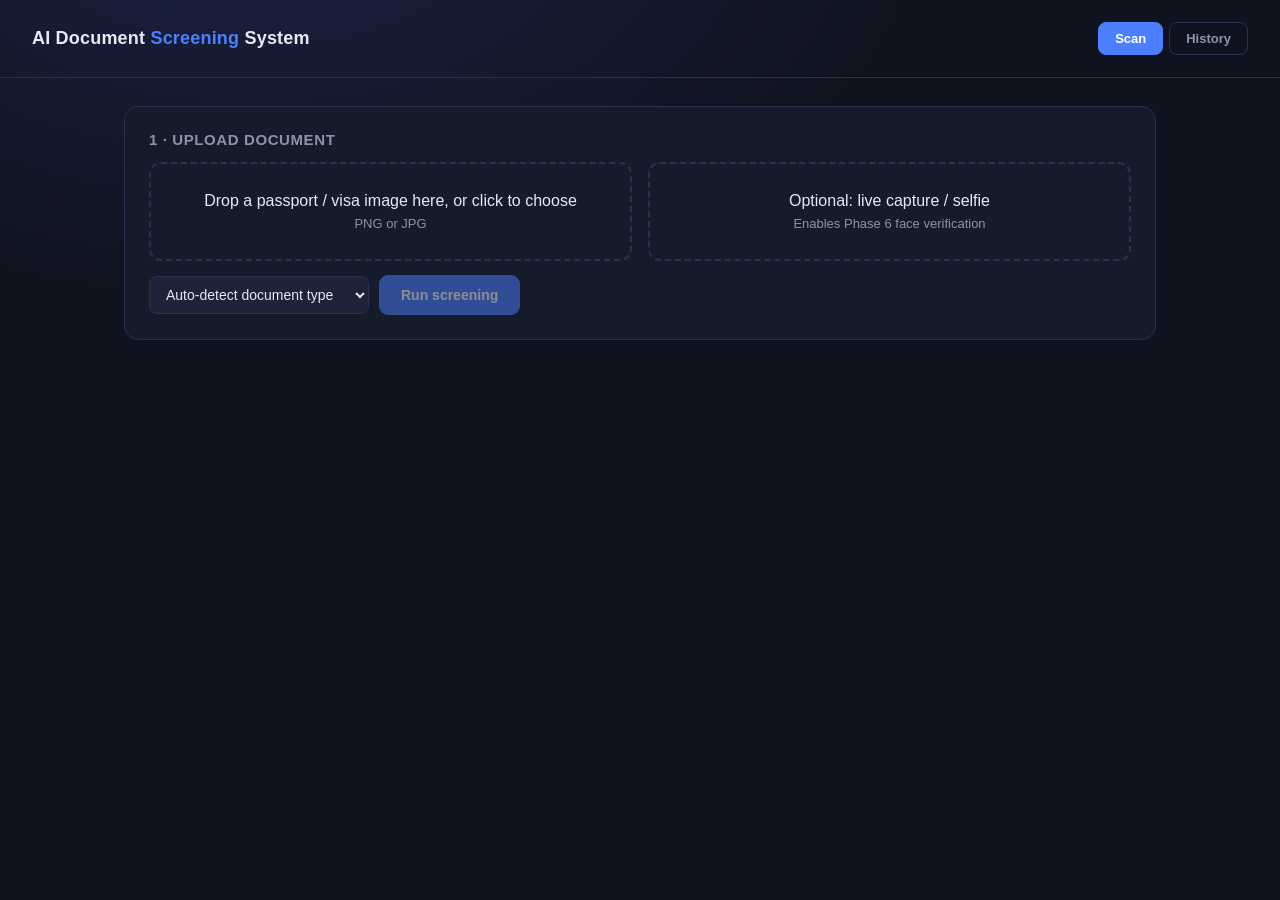
==== document_screening/static/index.html @ 783d6bb4 "Upgrade document scanning experience, outer card verification transitions, and premium verification " ====
<!DOCTYPE html>
<html lang="en">
<head>
<meta charset="UTF-8">
<meta name="viewport" content="width=device-width, initial-scale=1.0">
<title>AI Document Screening System</title>
<style>
  :root{
    --bg:#0f1320; --panel:#161b2b; --panel2:#1d2338; --border:#2a3150;
    --text:#e7eaf3; --muted:#8b93ab; --accent:#4c7fff;
    --pass:#33c26b; --warn:#e3a83b; --fail:#ef5555;
  }
  *{box-sizing:border-box;}
  body{
    margin:0; background:radial-gradient(1200px 700px at 20% -10%, #1a2140 0%, var(--bg) 55%);
    color:var(--text); font-family:-apple-system,Segoe UI,Roboto,Inter,sans-serif;
    min-height:100vh;
  }
  header{
    padding:22px 32px; display:flex; align-items:center; justify-content:space-between;
    border-bottom:1px solid var(--border);
  }
  header h1{font-size:18px; margin:0; font-weight:700; letter-spacing:.2px;}
  header h1 span{color:var(--accent);}
  nav{display:flex; gap:6px;}
  nav button{
    background:transparent; border:1px solid var(--border); color:var(--muted);
    padding:8px 16px; border-radius:8px; cursor:pointer; font-size:13px; font-weight:600;
  }
  nav button.active{ background:var(--accent); color:#fff; border-color:var(--accent);}
  main{max-width:1080px; margin:0 auto; padding:28px 24px 80px;}
  .panel{
    background:var(--panel); border:1px solid var(--border); border-radius:14px;
    padding:24px; margin-bottom:20px;
  }
  .panel h2{margin:0 0 14px; font-size:15px; color:var(--muted); text-transform:uppercase;
    letter-spacing:.6px; font-weight:700;}
  .drop{
    border:2px dashed var(--border); border-radius:12px; padding:28px; text-align:center;
    cursor:pointer; transition:.15s; position:relative;
  }
  .drop:hover, .drop.drag{ border-color:var(--accent); background:#161d38;}
  .drop input{position:absolute; inset:0; opacity:0; cursor:pointer;}
  .drop .hint{color:var(--muted); font-size:13px; margin-top:6px;}
  .drop img{max-height:160px; border-radius:8px; margin-top:10px;}
  .two-col{display:grid; grid-template-columns:1fr 1fr; gap:16px;}
  select, input[type=text]{
    background:var(--panel2); border:1px solid var(--border); color:var(--text);
    padding:9px 12px; border-radius:8px; font-size:14px; width:100%;
  }
  .row{display:flex; gap:10px; align-items:center; margin-top:14px;}
  button.primary{
    background:var(--accent); color:#fff; border:none; padding:12px 22px;
    border-radius:9px; font-weight:700; font-size:14px; cursor:pointer;
  }
  button.primary:disabled{opacity:.5; cursor:default;}
  button.ghost{
    background:transparent; border:1px solid var(--border); color:var(--text);
    padding:11px 18px; border-radius:9px; cursor:pointer; font-size:13px;
  }
  .spinner{
    width:16px; height:16px; border:2px solid rgba(255,255,255,.35);
    border-top-color:#fff; border-radius:50%; animation:spin .7s linear infinite;
    display:inline-block; vertical-align:-3px; margin-right:8px;
  }
  @keyframes spin{to{transform:rotate(360deg);}}
  .hidden{display:none !important;}

  /* results */
  .score-hero{display:flex; align-items:center; gap:26px; flex-wrap:wrap;}
  .score-num{font-size:56px; font-weight:800; line-height:1;}
  .status-pill{
    display:inline-block; padding:8px 18px; border-radius:22px; font-weight:800;
    font-size:13px; letter-spacing:.4px;
  }
  .status-CLEAR{background:rgba(51,194,107,.15); color:var(--pass); border:1px solid var(--pass);}
  .status-SUSPICIOUS{background:rgba(227,168,59,.15); color:var(--warn); border:1px solid var(--warn);}
  .status-HIGHRISK, .status-HIGH{background:rgba(239,85,85,.15); color:var(--fail); border:1px solid var(--fail);}
  .checklist{display:grid; grid-template-columns:1fr 1fr; gap:10px; margin-top:18px;}
  .check-item{
    display:flex; justify-content:space-between; align-items:center;
    background:var(--panel2); border:1px solid var(--border); border-radius:9px;
    padding:10px 14px; font-size:13px;
  }
  .check-badge{font-weight:800; font-size:12px; padding:3px 10px; border-radius:12px;}
  .badge-PASS{color:var(--pass); background:rgba(51,194,107,.12);}
  .badge-WARN{color:var(--warn); background:rgba(227,168,59,.12);}
  .badge-FAIL{color:var(--fail); background:rgba(239,85,85,.12);}
  .badge-NA{color:var(--muted); background:rgba(139,147,171,.12);}

  .gallery{display:flex; gap:14px; flex-wrap:wrap; margin-top:6px;}
  .gallery figure{margin:0; text-align:center;}
  .gallery img{max-width:280px; border-radius:10px; border:1px solid var(--border); cursor:zoom-in;}
  .gallery figcaption{font-size:12px; color:var(--muted); margin-top:6px;}

  table{width:100%; border-collapse:collapse; font-size:13px;}
  td, th{padding:7px 8px; border-bottom:1px solid var(--border); text-align:left; vertical-align:top;}
  th{color:var(--muted); font-weight:700; font-size:11px; text-transform:uppercase;}
  .tag{padding:2px 8px; border-radius:5px; font-weight:700; font-size:11px;}
  .tag-pass{color:var(--pass); background:rgba(51,194,107,.12);}
  .tag-fail{color:var(--fail); background:rgba(239,85,85,.12);}
  .tag-warn{color:var(--warn); background:rgba(227,168,59,.12);}
  .reason-pts{color:var(--accent); font-weight:800; font-family:monospace;}

  .history-row{cursor:pointer;}
  .history-row:hover{background:var(--panel2);}
  .empty{color:var(--muted); font-size:13px; text-align:center; padding:30px 0;}
  .lightbox{
    position:fixed; inset:0; background:rgba(6,8,16,.88); display:flex;
    align-items:center; justify-content:center; z-index:50; cursor:zoom-out;
  }
  .lightbox img{max-width:92vw; max-height:92vh; border-radius:8px;}
  .stat-cards{display:flex; gap:14px; flex-wrap:wrap;}
  .stat-card{background:var(--panel2); border:1px solid var(--border); border-radius:10px;
    padding:14px 20px; min-width:120px;}
  .stat-card .n{font-size:24px; font-weight:800;}
  .stat-card .l{font-size:12px; color:var(--muted); margin-top:2px;}
  a{color:var(--accent); text-decoration:none;}
  .actions{display:flex; gap:10px; margin-top:16px;}
  code{background:var(--panel2); padding:2px 6px; border-radius:5px; font-size:12px;}
</style>
</head>
<body>

<header>
  <h1>AI Document <span>Screening</span> System</h1>
  <nav>
    <button id="tab-scan" class="active">Scan</button>
    <button id="tab-history">History</button>
  </nav>
</header>

<main>

  <!-- ===================== SCAN VIEW ===================== -->
  <section id="view-scan">
    <div class="panel">
      <h2>1 &middot; Upload document</h2>
      <div class="two-col">
        <label class="drop" id="drop-doc">
          <input type="file" id="file-doc" accept="image/*">
          <div id="drop-doc-content">
            <div>Drop a passport / visa image here, or click to choose</div>
            <div class="hint">PNG or JPG</div>
          </div>
        </label>
        <label class="drop" id="drop-probe">
          <input type="file" id="file-probe" accept="image/*">
          <div id="drop-probe-content">
            <div>Optional: live capture / selfie</div>
            <div class="hint">Enables Phase 6 face verification</div>
          </div>
        </label>
      </div>
      <div class="row">
        <select id="doc-type" style="max-width:220px">
          <option value="">Auto-detect document type</option>
          <option value="passport">Force: Passport</option>
          <option value="visa">Force: Visa</option>
        </select>
        <button class="primary" id="btn-scan" disabled>Run screening</button>
        <span id="scan-status" class="hint" style="color:var(--muted)"></span>
      </div>
    </div>

    <div id="results" class="hidden">

      <div class="panel">
        <h2>Result</h2>
        <div class="score-hero">
          <div>
            <div class="score-num" id="r-score">0</div>
            <div class="hint">/ 100</div>
          </div>
          <div>
            <span class="status-pill" id="r-status">-</span>
            <div class="hint" id="r-action" style="margin-top:8px; max-width:420px;"></div>
          </div>
        </div>
        <div class="checklist" id="r-checklist"></div>
        <div class="actions">
          <a id="r-report-link" class="ghost" style="display:none" target="_blank">
            <button class="ghost">Open full report</button>
          </a>
        </div>
      </div>

      <div class="panel">
        <h2>Document images</h2>
        <div class="gallery" id="r-gallery"></div>
      </div>

      <div class="panel">
        <h2>Extracted fields (Phase 2)</h2>
        <table><tbody id="r-fields"></tbody></table>
      </div>

      <div class="panel">
        <h2>Validation (Phase 3)</h2>
        <table><thead><tr><th>Check</th><th>Status</th><th>Detail</th></tr></thead>
          <tbody id="r-validation"></tbody></table>
      </div>

      <div class="panel" id="mrz-panel">
        <h2>MRZ verification (Phase 4)</h2>
        <div id="mrz-summary" class="hint" style="margin-bottom:10px;"></div>
        <table><thead><tr><th>Field</th><th>Printed</th><th>MRZ</th><th>Severity</th></tr></thead>
          <tbody id="r-mrz"></tbody></table>
      </div>

      <div class="panel">
        <h2>Tampering detection (Phase 5)</h2>
        <table><thead><tr><th>Field</th><th>Severity</th><th>Score</th><th>Reasons</th></tr></thead>
          <tbody id="r-tampering"></tbody></table>
      </div>

      <div class="panel">
        <h2>Face verification (Phase 6) &amp; multiple identity (Phase 9/11)</h2>
        <div id="r-face" style="margin-bottom:12px;"></div>
        <div id="r-multi"></div>
      </div>

      <div class="panel">
        <h2>Why this score</h2>
        <table><thead><tr><th>Points</th><th>Category</th><th>Reason</th></tr></thead>
          <tbody id="r-reasons"></tbody></table>
      </div>

    </div>
  </section>

  <!-- ===================== HISTORY VIEW ===================== -->
  <section id="view-history" class="hidden">
    <div class="panel">
      <h2>Audit trail overview</h2>
      <div class="stat-cards" id="stat-cards"></div>
    </div>
    <div class="panel">
      <h2>Scans</h2>
      <div class="row" style="margin-top:0 0 12px;">
        <input type="text" id="hist-query" placeholder="Search by name or document number">
        <select id="hist-level" style="max-width:180px">
          <option value="">All statuses</option>
          <option value="CLEAR">Clear</option>
          <option value="SUSPICIOUS">Suspicious</option>
          <option value="HIGH RISK">High risk</option>
        </select>
        <button class="ghost" id="hist-refresh">Refresh</button>
      </div>
      <table style="margin-top:14px;">
        <thead><tr><th>Time</th><th>Type</th><th>Name</th><th>Document</th>
          <th>Score</th><th>Status</th></tr></thead>
        <tbody id="hist-rows"></tbody>
      </table>
      <div class="empty hidden" id="hist-empty">No scans yet. Run one from the Scan tab.</div>
    </div>
  </section>

</main>

<script>
const API = "";
let docFile = null, probeFile = null;

function $(id){ return document.getElementById(id); }

// --- tabs -------------------------------------------------------------
$("tab-scan").onclick = () => switchTab("scan");
$("tab-history").onclick = () => { switchTab("history"); loadHistory(); loadStats(); };
function switchTab(name){
  $("tab-scan").classList.toggle("active", name==="scan");
  $("tab-history").classList.toggle("active", name==="history");
  $("view-scan").classList.toggle("hidden", name!=="scan");
  $("view-history").classList.toggle("hidden", name!=="history");
}

// --- upload widgets -----------------------------------------------------
function wireDrop(dropId, inputId, contentId, onFile){
  const drop = $(dropId), input = $(inputId), content = $(contentId);
  drop.addEventListener("dragover", e => { e.preventDefault(); drop.classList.add("drag"); });
  drop.addEventListener("dragleave", () => drop.classList.remove("drag"));
  drop.addEventListener("drop", e => {
    e.preventDefault(); drop.classList.remove("drag");
    if (e.dataTransfer.files[0]){ input.files = e.dataTransfer.files; handle(); }
  });
  input.addEventListener("change", handle);
  function handle(){
    const f = input.files[0];
    if (!f) return;
    onFile(f);
    const reader = new FileReader();
    reader.onload = ev => {
      content.innerHTML = `<img src="${ev.target.result}"><div class="hint">${f.name}</div>`;
    };
    reader.readAsDataURL(f);
  }
}
wireDrop("drop-doc","file-doc","drop-doc-content", f => { docFile = f; $("btn-scan").disabled = false; });
wireDrop("drop-probe","file-probe","drop-probe-content", f => { probeFile = f; });

// --- run scan -------------------------------------------------------------
$("btn-scan").onclick = async () => {
  if (!docFile) return;
  $("btn-scan").disabled = true;
  $("scan-status").innerHTML = '<span class="spinner"></span> Running OCR, validation, MRZ, tampering & face checks...';
  $("results").classList.add("hidden");
  const fd = new FormData();
  fd.append("document", docFile);
  if (probeFile) fd.append("probe", probeFile);
  const dt = $("doc-type").value;
  if (dt) fd.append("doc_type", dt);
  try{
    const res = await fetch(`${API}/api/scan`, { method:"POST", body: fd });
    if (!res.ok){ const t = await res.text(); throw new Error(t); }
    const data = await res.json();
    renderResult(data);
    $("scan-status").textContent = `Done in ${data.timings_ms.total} ms`;
  }catch(err){
    $("scan-status").textContent = "Error: " + err.message;
  }finally{
    $("btn-scan").disabled = false;
  }
};

function statusClass(s){ return "status-" + s.replace(/\s+/g,""); }
function badgeClass(s){ return "badge-" + (s==="N/A" ? "NA" : s); }
function tagClass(status){
  if (status === "fail") return "tag-fail";
  if (status === "warn") return "tag-warn";
  return "tag-pass";
}

function renderResult(data){
  $("results").classList.remove("hidden");
  $("r-score").textContent = data.risk.score;
  const st = $("r-status");
  st.textContent = data.risk.status;
  st.className = "status-pill " + statusClass(data.risk.status);
  $("r-action").textContent = data.risk.action;

  const cl = $("r-checklist"); cl.innerHTML = "";
  const labels = {ocr_validation:"OCR Validation", mrz_validation:"MRZ Validation",
    tampering_detection:"Tampering Detection", face_verification:"Face Verification",
    multiple_identity:"Multiple Identity"};
  for (const [key, label] of Object.entries(labels)){
    const status = (data.risk.checklist && data.risk.checklist[key]) || "N/A";
    cl.innerHTML += `<div class="check-item"><span>${label}</span>
      <span class="check-badge ${badgeClass(status)}">${status}</span></div>`;
  }

  const link = $("r-report-link");
  link.href = `${API}/api/scan/${data.scan_id}/report.html`;
  link.style.display = "inline-block";

  const gal = $("r-gallery"); gal.innerHTML = "";
  const shots = [["original","Original"],["heatmap","Tamper heatmap"],["annotated","Suspect fields"]];
  for (const [key, label] of shots){
    if (data.artifacts && data.artifacts[key]){
      gal.innerHTML += `<figure><img src="${data.artifacts[key]}" onclick="openLightbox('${data.artifacts[key]}')">
        <figcaption>${label}</figcaption></figure>`;
    }
  }

  const fRows = $("r-fields"); fRows.innerHTML = "";
  for (const [k, v] of Object.entries(data.extracted || {})){
    fRows.innerHTML += `<tr><td>${k.replace(/_/g," ")}</td><td>${v}</td></tr>`;
  }

  const vRows = $("r-validation"); vRows.innerHTML = "";
  for (const c of (data.validation.checks || [])){
    vRows.innerHTML += `<tr><td>${c.label}</td>
      <td><span class="tag ${tagClass(c.status)}">${c.status.toUpperCase()}</span></td>
      <td>${c.detail}</td></tr>`;
  }

  const mrzPanel = $("mrz-panel");
  if (data.doc_type === "passport"){
    mrzPanel.classList.remove("hidden");
    const m = data.mrz;
    $("mrz-summary").textContent =
      `Present: ${m.present} · Format OK: ${m.format_ok} · All check digits valid: ${m.all_checks_pass}`;
    const mRows = $("r-mrz"); mRows.innerHTML = "";
    for (const mm of (m.mismatches || [])){
      mRows.innerHTML += `<tr><td>${mm.label}</td><td>${mm.printed}</td><td>${mm.mrz}</td>
        <td><span class="tag ${mm.severity==='high'?'tag-fail':'tag-warn'}">${mm.severity}</span></td></tr>`;
    }
    if (!m.mismatches || !m.mismatches.length) mRows.innerHTML = '<tr><td colspan=4>No mismatches</td></tr>';
  } else {
    mrzPanel.classList.add("hidden");
  }

  const tRows = $("r-tampering"); tRows.innerHTML = "";
  const findings = data.tampering.findings || [];
  if (!findings.length){
    tRows.innerHTML = '<tr><td colspan=4>No tampering indicators found</td></tr>';
  }
  for (const f of findings){
    tRows.innerHTML += `<tr><td>${f.label}</td>
      <td><span class="tag ${f.severity==='high'?'tag-fail':'tag-warn'}">${f.severity}</span></td>
      <td>${f.score}</td><td>${f.reasons.join("<br>")}</td></tr>`;
  }

  const face = data.face || {};
  $("r-face").innerHTML = `<b>Status:</b> ${face.status || 'not_attempted'}
    ${face.score!=null ? ` (${face.score}/100)` : ""}<br>
    <span class="hint">${face.detail || ""}</span>`;

  const mi = data.multiple_identity || [];
  $("r-multi").innerHTML = mi.length
    ? "<b>Multiple identity warning:</b><ul>" + mi.map(h =>
        `<li>Same face previously scanned as <b>${h.name}</b> (doc ${h.document_no}, scan ${h.scan_id})</li>`
      ).join("") + "</ul>"
    : '<span class="hint">No conflicting prior identity found in the audit trail.</span>';

  const rRows = $("r-reasons"); rRows.innerHTML = "";
  const reasons = data.risk.reasons || [];
  if (!reasons.length) rRows.innerHTML = '<tr><td colspan=3>All checks passed - no risk points added</td></tr>';
  for (const r of reasons){
    rRows.innerHTML += `<tr><td class="reason-pts">+${r.points}</td><td>${r.category}</td><td>${r.reason}</td></tr>`;
  }

  $("results").scrollIntoView({behavior:"smooth", block:"start"});
}

function openLightbox(src){
  const box = document.createElement("div");
  box.className = "lightbox";
  box.innerHTML = `<img src="${src}">`;
  box.onclick = () => box.remove();
  document.body.appendChild(box);
}
window.openLightbox = openLightbox;

// --- history ---------------------------------------------------------------
async function loadStats(){
  const res = await fetch(`${API}/api/stats`);
  const s = await res.json();
  const cards = $("stat-cards"); cards.innerHTML = "";
  cards.innerHTML += `<div class="stat-card"><div class="n">${s.total}</div><div class="l">Total scans</div></div>`;
  for (const [level, n] of Object.entries(s.by_level || {})){
    cards.innerHTML += `<div class="stat-card"><div class="n">${n}</div><div class="l">${level||'unknown'}</div></div>`;
  }
}

async function loadHistory(){
  const q = $("hist-query").value;
  const level = $("hist-level").value;
  const params = new URLSearchParams();
  if (q) params.set("query", q);
  if (level) params.set("level", level);
  const res = await fetch(`${API}/api/history?` + params.toString());
  const rows = await res.json();
  const tbody = $("hist-rows"); tbody.innerHTML = "";
  $("hist-empty").classList.toggle("hidden", rows.length > 0);
  for (const r of rows){
    const t = new Date(r.created_at * 1000).toLocaleString();
    const tr = document.createElement("tr");
    tr.className = "history-row";
    tr.innerHTML = `<td>${t}</td><td>${r.doc_type}</td><td>${r.name||''}</td>
      <td>${r.document_no||''}</td><td>${r.risk_score ?? ''}</td>
      <td><span class="tag ${r.risk_level==='HIGH RISK'?'tag-fail':r.risk_level==='SUSPICIOUS'?'tag-warn':'tag-pass'}">${r.risk_level||''}</span></td>`;
    tr.onclick = () => window.open(`${API}/api/scan/${r.scan_id}/report.html`, "_blank");
    tbody.appendChild(tr);
  }
}
$("hist-refresh").onclick = loadHistory;
$("hist-query").addEventListener("keydown", e => { if (e.key === "Enter") loadHistory(); });
$("hist-level").addEventListener("change", loadHistory);
</script>
</body>
</html>
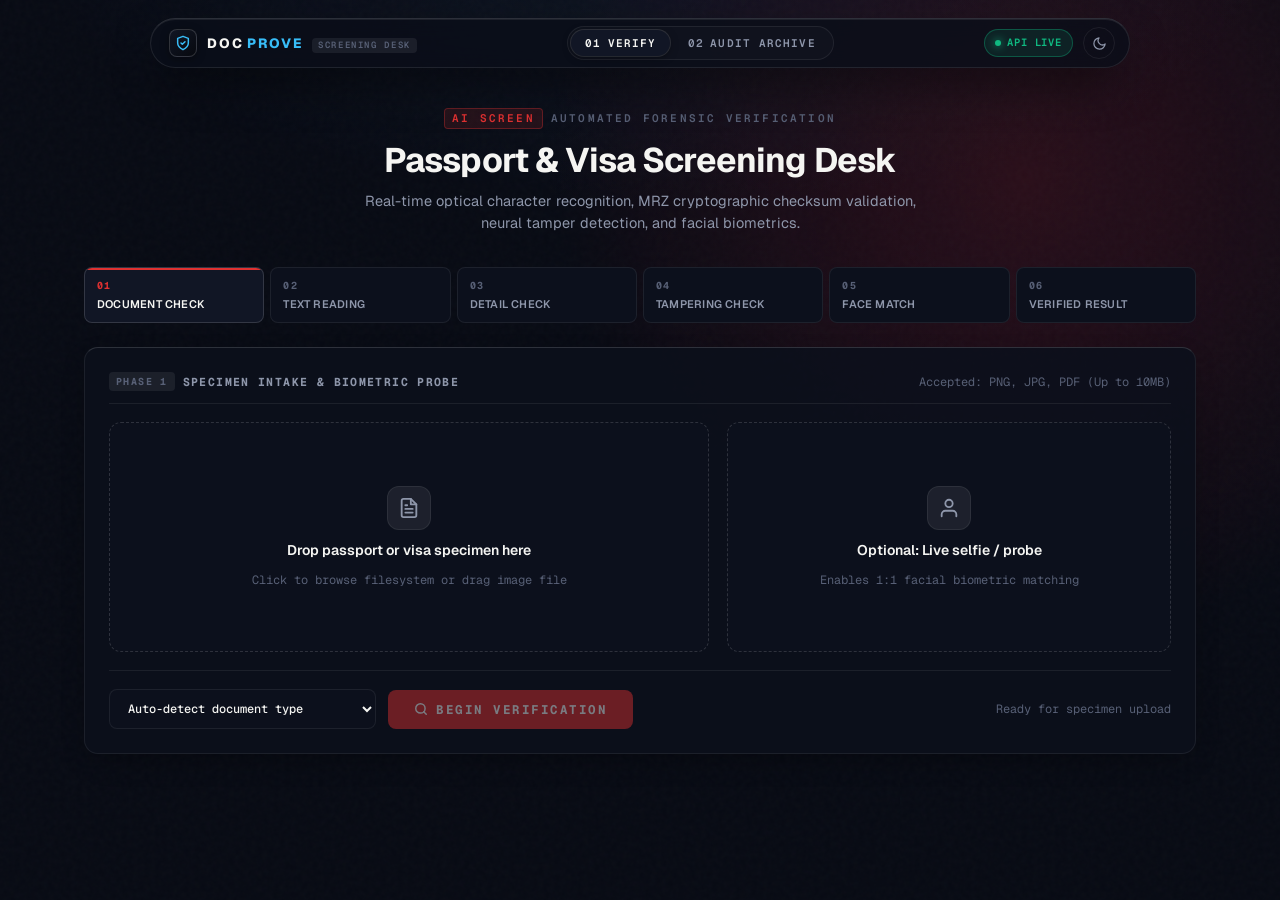
==== commit 7164d26d: "Redesign screening interface to match DocProve luxury website aesthetic" ====
--- a/document_screening/static/index.html
+++ b/document_screening/static/index.html
@@ -1,471 +1,2087 @@
 <!DOCTYPE html>
 <html lang="en">
 <head>
-<meta charset="UTF-8">
-<meta name="viewport" content="width=device-width, initial-scale=1.0">
-<title>AI Document Screening System</title>
-<style>
-  :root{
-    --bg:#0f1320; --panel:#161b2b; --panel2:#1d2338; --border:#2a3150;
-    --text:#e7eaf3; --muted:#8b93ab; --accent:#4c7fff;
-    --pass:#33c26b; --warn:#e3a83b; --fail:#ef5555;
-  }
-  *{box-sizing:border-box;}
-  body{
-    margin:0; background:radial-gradient(1200px 700px at 20% -10%, #1a2140 0%, var(--bg) 55%);
-    color:var(--text); font-family:-apple-system,Segoe UI,Roboto,Inter,sans-serif;
-    min-height:100vh;
-  }
-  header{
-    padding:22px 32px; display:flex; align-items:center; justify-content:space-between;
-    border-bottom:1px solid var(--border);
-  }
-  header h1{font-size:18px; margin:0; font-weight:700; letter-spacing:.2px;}
-  header h1 span{color:var(--accent);}
-  nav{display:flex; gap:6px;}
-  nav button{
-    background:transparent; border:1px solid var(--border); color:var(--muted);
-    padding:8px 16px; border-radius:8px; cursor:pointer; font-size:13px; font-weight:600;
-  }
-  nav button.active{ background:var(--accent); color:#fff; border-color:var(--accent);}
-  main{max-width:1080px; margin:0 auto; padding:28px 24px 80px;}
-  .panel{
-    background:var(--panel); border:1px solid var(--border); border-radius:14px;
-    padding:24px; margin-bottom:20px;
-  }
-  .panel h2{margin:0 0 14px; font-size:15px; color:var(--muted); text-transform:uppercase;
-    letter-spacing:.6px; font-weight:700;}
-  .drop{
-    border:2px dashed var(--border); border-radius:12px; padding:28px; text-align:center;
-    cursor:pointer; transition:.15s; position:relative;
-  }
-  .drop:hover, .drop.drag{ border-color:var(--accent); background:#161d38;}
-  .drop input{position:absolute; inset:0; opacity:0; cursor:pointer;}
-  .drop .hint{color:var(--muted); font-size:13px; margin-top:6px;}
-  .drop img{max-height:160px; border-radius:8px; margin-top:10px;}
-  .two-col{display:grid; grid-template-columns:1fr 1fr; gap:16px;}
-  select, input[type=text]{
-    background:var(--panel2); border:1px solid var(--border); color:var(--text);
-    padding:9px 12px; border-radius:8px; font-size:14px; width:100%;
-  }
-  .row{display:flex; gap:10px; align-items:center; margin-top:14px;}
-  button.primary{
-    background:var(--accent); color:#fff; border:none; padding:12px 22px;
-    border-radius:9px; font-weight:700; font-size:14px; cursor:pointer;
-  }
-  button.primary:disabled{opacity:.5; cursor:default;}
-  button.ghost{
-    background:transparent; border:1px solid var(--border); color:var(--text);
-    padding:11px 18px; border-radius:9px; cursor:pointer; font-size:13px;
-  }
-  .spinner{
-    width:16px; height:16px; border:2px solid rgba(255,255,255,.35);
-    border-top-color:#fff; border-radius:50%; animation:spin .7s linear infinite;
-    display:inline-block; vertical-align:-3px; margin-right:8px;
-  }
-  @keyframes spin{to{transform:rotate(360deg);}}
-  .hidden{display:none !important;}
-
-  /* results */
-  .score-hero{display:flex; align-items:center; gap:26px; flex-wrap:wrap;}
-  .score-num{font-size:56px; font-weight:800; line-height:1;}
-  .status-pill{
-    display:inline-block; padding:8px 18px; border-radius:22px; font-weight:800;
-    font-size:13px; letter-spacing:.4px;
-  }
-  .status-CLEAR{background:rgba(51,194,107,.15); color:var(--pass); border:1px solid var(--pass);}
-  .status-SUSPICIOUS{background:rgba(227,168,59,.15); color:var(--warn); border:1px solid var(--warn);}
-  .status-HIGHRISK, .status-HIGH{background:rgba(239,85,85,.15); color:var(--fail); border:1px solid var(--fail);}
-  .checklist{display:grid; grid-template-columns:1fr 1fr; gap:10px; margin-top:18px;}
-  .check-item{
-    display:flex; justify-content:space-between; align-items:center;
-    background:var(--panel2); border:1px solid var(--border); border-radius:9px;
-    padding:10px 14px; font-size:13px;
-  }
-  .check-badge{font-weight:800; font-size:12px; padding:3px 10px; border-radius:12px;}
-  .badge-PASS{color:var(--pass); background:rgba(51,194,107,.12);}
-  .badge-WARN{color:var(--warn); background:rgba(227,168,59,.12);}
-  .badge-FAIL{color:var(--fail); background:rgba(239,85,85,.12);}
-  .badge-NA{color:var(--muted); background:rgba(139,147,171,.12);}
-
-  .gallery{display:flex; gap:14px; flex-wrap:wrap; margin-top:6px;}
-  .gallery figure{margin:0; text-align:center;}
-  .gallery img{max-width:280px; border-radius:10px; border:1px solid var(--border); cursor:zoom-in;}
-  .gallery figcaption{font-size:12px; color:var(--muted); margin-top:6px;}
-
-  table{width:100%; border-collapse:collapse; font-size:13px;}
-  td, th{padding:7px 8px; border-bottom:1px solid var(--border); text-align:left; vertical-align:top;}
-  th{color:var(--muted); font-weight:700; font-size:11px; text-transform:uppercase;}
-  .tag{padding:2px 8px; border-radius:5px; font-weight:700; font-size:11px;}
-  .tag-pass{color:var(--pass); background:rgba(51,194,107,.12);}
-  .tag-fail{color:var(--fail); background:rgba(239,85,85,.12);}
-  .tag-warn{color:var(--warn); background:rgba(227,168,59,.12);}
-  .reason-pts{color:var(--accent); font-weight:800; font-family:monospace;}
-
-  .history-row{cursor:pointer;}
-  .history-row:hover{background:var(--panel2);}
-  .empty{color:var(--muted); font-size:13px; text-align:center; padding:30px 0;}
-  .lightbox{
-    position:fixed; inset:0; background:rgba(6,8,16,.88); display:flex;
-    align-items:center; justify-content:center; z-index:50; cursor:zoom-out;
-  }
-  .lightbox img{max-width:92vw; max-height:92vh; border-radius:8px;}
-  .stat-cards{display:flex; gap:14px; flex-wrap:wrap;}
-  .stat-card{background:var(--panel2); border:1px solid var(--border); border-radius:10px;
-    padding:14px 20px; min-width:120px;}
-  .stat-card .n{font-size:24px; font-weight:800;}
-  .stat-card .l{font-size:12px; color:var(--muted); margin-top:2px;}
-  a{color:var(--accent); text-decoration:none;}
-  .actions{display:flex; gap:10px; margin-top:16px;}
-  code{background:var(--panel2); padding:2px 6px; border-radius:5px; font-size:12px;}
-</style>
+  <meta charset="UTF-8">
+  <meta name="viewport" content="width=device-width, initial-scale=1.0">
+  <title>DocProve &mdash; Screening Desk</title>
+
+  <!-- High-Precision Fonts: Geist & Geist Mono -->
+  <link rel="preconnect" href="https://fonts.googleapis.com">
+  <link rel="preconnect" href="https://fonts.gstatic.com" crossorigin>
+  <link href="https://fonts.googleapis.com/css2?family=Geist+Mono:wght@300;400;500;600;700&family=Geist:wght@300;400;500;600;700;800&display=swap" rel="stylesheet">
+
+  <style>
+    :root {
+      --font-sans: 'Geist', -apple-system, BlinkMacSystemFont, 'Segoe UI', Roboto, sans-serif;
+      --font-mono: 'Geist Mono', ui-monospace, SFMono-Regular, Menlo, Monaco, Consolas, monospace;
+
+      /* Dark Theme Palettes (Default) */
+      --bg-base: #080B14;
+      --bg-surface: #0C101C;
+      --bg-elevated: #111625;
+      --bg-subtle: #161C2E;
+      --stage-bg: #EAE8E1;
+      --stage-inner: #F1F0EB;
+      --stage-border: #D6D3C9;
+      --stage-text: #1C1E24;
+
+      --text-primary: #F5F5F2;
+      --text-secondary: #8E96AA;
+      --text-muted: #586076;
+
+      --border-hairline: rgba(255, 255, 255, 0.07);
+      --border-highlight: rgba(255, 255, 255, 0.14);
+      --border-focus: rgba(255, 255, 255, 0.28);
+
+      --docprove-red: #E03131;
+      --docprove-red-subtle: rgba(224, 49, 49, 0.12);
+      --docprove-red-border: rgba(224, 49, 49, 0.35);
+      
+      --accent-pass: #10B981;
+      --accent-pass-subtle: rgba(16, 185, 129, 0.12);
+      --accent-pass-border: rgba(16, 185, 129, 0.35);
+
+      --accent-warn: #F59E0B;
+      --accent-warn-subtle: rgba(245, 158, 11, 0.12);
+      --accent-warn-border: rgba(245, 158, 11, 0.35);
+
+      --accent-blue: #3B82F6;
+      --accent-blue-subtle: rgba(59, 130, 246, 0.12);
+
+      --nav-bg: rgba(10, 14, 25, 0.82);
+      --nav-border: rgba(255, 255, 255, 0.09);
+      --surface-card: rgba(12, 16, 28, 0.88);
+      --shadow-elevation: 0 20px 48px -12px rgba(0, 0, 0, 0.7);
+
+      --result-tint: transparent;
+    }
+
+    html.light {
+      --bg-base: #F5F4F0;
+      --bg-surface: #FFFFFF;
+      --bg-elevated: #F9F9F7;
+      --bg-subtle: #EFECE6;
+      --stage-bg: #E6E4DC;
+      --stage-inner: #F1F0EB;
+      --stage-border: #D1CEBF;
+      --stage-text: #111318;
+
+      --text-primary: #111318;
+      --text-secondary: #555B66;
+      --text-muted: #7A8090;
+
+      --border-hairline: rgba(20, 24, 30, 0.10);
+      --border-highlight: rgba(20, 24, 30, 0.18);
+      --border-focus: rgba(20, 24, 30, 0.35);
+
+      --docprove-red: #D32F2F;
+      --docprove-red-subtle: rgba(211, 47, 47, 0.08);
+      --docprove-red-border: rgba(211, 47, 47, 0.28);
+
+      --accent-pass: #059669;
+      --accent-pass-subtle: rgba(5, 150, 105, 0.08);
+      --accent-pass-border: rgba(5, 150, 105, 0.28);
+
+      --accent-warn: #D97706;
+      --accent-warn-subtle: rgba(217, 119, 6, 0.08);
+      --accent-warn-border: rgba(217, 119, 6, 0.28);
+
+      --accent-blue: #2563EB;
+      --accent-blue-subtle: rgba(37, 99, 235, 0.08);
+
+      --nav-bg: rgba(255, 255, 255, 0.90);
+      --nav-border: rgba(0, 0, 0, 0.10);
+      --surface-card: rgba(255, 255, 255, 0.96);
+      --shadow-elevation: 0 16px 40px -12px rgba(0, 0, 0, 0.09);
+    }
+
+    * {
+      box-sizing: border-box;
+      margin: 0;
+      padding: 0;
+    }
+
+    body {
+      background-color: var(--bg-base);
+      color: var(--text-primary);
+      font-family: var(--font-sans);
+      min-height: 100vh;
+      -webkit-font-smoothing: antialiased;
+      -moz-osx-font-smoothing: grayscale;
+      overflow-x: hidden;
+      line-height: 1.5;
+      transition: background-color 400ms cubic-bezier(0.22, 1, 0.36, 1), color 400ms cubic-bezier(0.22, 1, 0.36, 1);
+    }
+
+    /* Ambient background gradient glow */
+    .ambient-mesh {
+      position: fixed;
+      inset: 0;
+      pointer-events: none;
+      z-index: 0;
+      background:
+        radial-gradient(ellipse 70% 40% at 50% -5%, rgba(40, 58, 92, 0.22) 0%, transparent 70%),
+        radial-gradient(circle 800px at 80% 20%, rgba(220, 34, 58, 0.18) 0%, transparent 60%);
+      opacity: 0.9;
+    }
+    html.light .ambient-mesh {
+      background:
+        radial-gradient(ellipse 70% 40% at 50% -5%, rgba(59, 130, 246, 0.07) 0%, transparent 70%),
+        radial-gradient(circle 800px at 80% 20%, rgba(220, 225, 235, 0.6) 0%, transparent 60%);
+    }
+
+    /* Subtle Film Grain */
+    .grain-overlay {
+      position: fixed;
+      inset: 0;
+      pointer-events: none;
+      z-index: 1;
+      opacity: 0.025;
+      background-image: url("data:image/svg+xml,%3Csvg viewBox='0 0 200 200' xmlns='http://www.w3.org/2000/svg'%3E%3Cfilter id='noiseFilter'%3E%3CfeTurbulence type='fractalNoise' baseFrequency='0.8' numOctaves='3' stitchTiles='stitch'/%3E%3C/filter%3E%3Crect width='100%25' height='100%25' filter='url(%23noiseFilter)'/%3E%3C/svg%3E");
+    }
+
+    /* Minimal Precision Scrollbar */
+    ::-webkit-scrollbar { width: 5px; height: 5px; }
+    ::-webkit-scrollbar-track { background: var(--bg-base); }
+    ::-webkit-scrollbar-thumb { background: var(--border-highlight); border-radius: 9999px; }
+    ::-webkit-scrollbar-thumb:hover { background: var(--text-muted); }
+
+    /* ==========================================================================
+       HEADER & NAVIGATION
+       ========================================================================== */
+    header {
+      position: fixed;
+      top: 0;
+      left: 0;
+      right: 0;
+      z-index: 50;
+      display: flex;
+      justify-content: center;
+      padding: 18px 24px;
+      pointer-events: none;
+      transition: transform 550ms cubic-bezier(0.22, 1, 0.36, 1), opacity 450ms cubic-bezier(0.22, 1, 0.36, 1), padding 350ms;
+    }
+    header.header-hidden {
+      transform: translateY(-110%);
+      opacity: 0;
+    }
+    header.header-scrolled {
+      padding: 10px 24px;
+    }
+
+    .nav-island {
+      pointer-events: auto;
+      width: 100%;
+      max-width: 980px;
+      background: var(--nav-bg);
+      border: 1px solid var(--nav-border);
+      border-top: 1px solid var(--border-highlight);
+      backdrop-filter: blur(20px);
+      -webkit-backdrop-filter: blur(20px);
+      border-radius: 9999px;
+      padding: 7px 14px 7px 18px;
+      display: flex;
+      align-items: center;
+      justify-content: space-between;
+      box-shadow: var(--shadow-elevation), 0 1px 0 rgba(255, 255, 255, 0.08) inset;
+      transition: all 350ms cubic-bezier(0.22, 1, 0.36, 1);
+    }
+    .nav-island:hover {
+      border-color: var(--border-highlight);
+    }
+
+    .brand-cluster {
+      display: flex;
+      align-items: center;
+      gap: 10px;
+      text-decoration: none;
+      cursor: pointer;
+    }
+    .brand-mark {
+      width: 28px;
+      height: 28px;
+      border-radius: 8px;
+      background: linear-gradient(135deg, #111624 0%, #07090F 100%);
+      border: 1px solid rgba(255, 255, 255, 0.16);
+      display: flex;
+      align-items: center;
+      justify-content: center;
+      box-shadow: 0 2px 8px rgba(0, 0, 0, 0.35);
+    }
+    html.light .brand-mark {
+      background: linear-gradient(135deg, #FFFFFF 0%, #E8EBF2 100%);
+      border: 1px solid rgba(0, 0, 0, 0.12);
+    }
+    .brand-mark svg {
+      width: 16px;
+      height: 16px;
+      fill: none;
+      stroke: #38BDF8;
+      stroke-width: 2.2;
+      stroke-linecap: round;
+      stroke-linejoin: round;
+    }
+
+    .brand-name {
+      display: flex;
+      align-items: baseline;
+      gap: 3px;
+      font-weight: 800;
+      letter-spacing: 0.14em;
+      font-size: 13.5px;
+    }
+    .brand-name .part-doc { color: var(--text-primary); }
+    .brand-name .part-prove { color: #38BDF8; }
+    .brand-name .part-tag {
+      font-family: var(--font-mono);
+      font-size: 9px;
+      font-weight: 600;
+      letter-spacing: 0.18em;
+      color: var(--text-muted);
+      margin-left: 6px;
+      text-transform: uppercase;
+      padding: 1px 6px;
+      border-radius: 4px;
+      background: var(--border-hairline);
+    }
+
+    .nav-tabs {
+      display: flex;
+      align-items: center;
+      gap: 4px;
+      background: rgba(255, 255, 255, 0.02);
+      border: 1px solid var(--border-hairline);
+      padding: 3px;
+      border-radius: 9999px;
+    }
+    html.light .nav-tabs {
+      background: rgba(0, 0, 0, 0.03);
+    }
+
+    .nav-tab-btn {
+      background: transparent;
+      border: none;
+      color: var(--text-secondary);
+      font-family: var(--font-mono);
+      font-size: 11px;
+      font-weight: 600;
+      letter-spacing: 0.1em;
+      text-transform: uppercase;
+      padding: 6px 14px;
+      border-radius: 9999px;
+      cursor: pointer;
+      display: flex;
+      align-items: center;
+      gap: 6px;
+      transition: all 250ms cubic-bezier(0.22, 1, 0.36, 1);
+    }
+    .nav-tab-btn:hover {
+      color: var(--text-primary);
+    }
+    .nav-tab-btn.active {
+      color: var(--text-primary);
+      background: var(--bg-elevated);
+      box-shadow: 0 2px 8px rgba(0, 0, 0, 0.35), 0 0 0 1px var(--border-highlight);
+    }
+    html.light .nav-tab-btn.active {
+      background: #FFFFFF;
+      box-shadow: 0 2px 6px rgba(0, 0, 0, 0.08), 0 0 0 1px rgba(0, 0, 0, 0.08);
+    }
+
+    .nav-right {
+      display: flex;
+      align-items: center;
+      gap: 10px;
+    }
+
+    .api-badge {
+      display: inline-flex;
+      align-items: center;
+      gap: 6px;
+      padding: 5px 10px;
+      border-radius: 9999px;
+      background: var(--accent-pass-subtle);
+      border: 1px solid var(--accent-pass-border);
+      font-family: var(--font-mono);
+      font-size: 10.5px;
+      font-weight: 600;
+      letter-spacing: 0.08em;
+      color: var(--accent-pass);
+    }
+    .pulse-dot {
+      width: 6px;
+      height: 6px;
+      border-radius: 50%;
+      background: currentColor;
+      box-shadow: 0 0 8px currentColor;
+      animation: pulse-live 2s infinite cubic-bezier(0.4, 0, 0.6, 1);
+    }
+    @keyframes pulse-live {
+      0%, 100% { opacity: 1; transform: scale(1); }
+      50% { opacity: 0.4; transform: scale(0.85); }
+    }
+
+    .theme-toggle-btn {
+      background: transparent;
+      border: 1px solid var(--border-hairline);
+      color: var(--text-secondary);
+      width: 32px;
+      height: 32px;
+      border-radius: 50%;
+      display: flex;
+      align-items: center;
+      justify-content: center;
+      cursor: pointer;
+      transition: all 250ms ease;
+    }
+    .theme-toggle-btn:hover {
+      color: var(--text-primary);
+      border-color: var(--border-highlight);
+      background: var(--border-hairline);
+    }
+    .theme-toggle-btn svg { width: 15px; height: 15px; }
+
+    /* ==========================================================================
+       MAIN APP SHELL
+       ========================================================================== */
+    main {
+      position: relative;
+      z-index: 10;
+      max-width: 1160px;
+      margin: 0 auto;
+      padding: 105px 24px 100px;
+    }
+
+    /* Hero intro */
+    .screening-hero {
+      text-align: center;
+      margin-bottom: 32px;
+    }
+    .hero-eyebrow {
+      display: inline-flex;
+      align-items: center;
+      gap: 8px;
+      font-family: var(--font-mono);
+      font-size: 11px;
+      font-weight: 600;
+      letter-spacing: 0.2em;
+      text-transform: uppercase;
+      color: var(--text-muted);
+      margin-bottom: 12px;
+    }
+    .hero-eyebrow span.accent-chip {
+      color: var(--docprove-red);
+      background: var(--docprove-red-subtle);
+      border: 1px solid var(--docprove-red-border);
+      padding: 1px 7px;
+      border-radius: 4px;
+    }
+    .screening-hero h1 {
+      font-size: 34px;
+      font-weight: 700;
+      letter-spacing: -0.025em;
+      line-height: 1.15;
+      margin-bottom: 10px;
+    }
+    .screening-hero p {
+      color: var(--text-secondary);
+      font-size: 14.5px;
+      max-width: 580px;
+      margin: 0 auto;
+      line-height: 1.55;
+    }
+
+    /* Pipeline Timeline */
+    .pipeline-bar {
+      display: grid;
+      grid-template-columns: repeat(6, 1fr);
+      gap: 6px;
+      margin-bottom: 24px;
+    }
+    .pipeline-step {
+      background: var(--bg-surface);
+      border: 1px solid var(--border-hairline);
+      border-radius: 8px;
+      padding: 10px 12px;
+      display: flex;
+      flex-direction: column;
+      gap: 3px;
+      transition: all 400ms cubic-bezier(0.22, 1, 0.36, 1);
+      position: relative;
+      overflow: hidden;
+    }
+    .pipeline-step::before {
+      content: "";
+      position: absolute;
+      top: 0;
+      left: 0;
+      right: 0;
+      height: 2px;
+      background: transparent;
+      transition: background 300ms ease;
+    }
+    .pipeline-step.step-active {
+      border-color: var(--border-highlight);
+      background: var(--bg-elevated);
+    }
+    .pipeline-step.step-active::before {
+      background: var(--docprove-red);
+    }
+    .pipeline-step.step-complete::before {
+      background: var(--accent-pass);
+    }
+    .pipeline-step .step-num {
+      font-family: var(--font-mono);
+      font-size: 10px;
+      font-weight: 700;
+      letter-spacing: 0.14em;
+      color: var(--text-muted);
+    }
+    .pipeline-step.step-active .step-num {
+      color: var(--docprove-red);
+    }
+    .pipeline-step.step-complete .step-num {
+      color: var(--accent-pass);
+    }
+    .pipeline-step .step-label {
+      font-size: 11px;
+      font-weight: 600;
+      color: var(--text-secondary);
+      white-space: nowrap;
+      overflow: hidden;
+      text-overflow: ellipsis;
+      letter-spacing: 0.02em;
+    }
+    .pipeline-step.step-active .step-label {
+      color: var(--text-primary);
+    }
+
+    /* Common Card Styling */
+    .doc-card {
+      background: var(--surface-card);
+      border: 1px solid var(--border-hairline);
+      border-top: 1px solid var(--border-highlight);
+      border-radius: 14px;
+      padding: 24px;
+      margin-bottom: 24px;
+      box-shadow: 0 10px 30px -10px rgba(0, 0, 0, 0.4);
+      position: relative;
+    }
+    .card-header-bar {
+      display: flex;
+      align-items: center;
+      justify-content: space-between;
+      margin-bottom: 18px;
+      padding-bottom: 12px;
+      border-bottom: 1px solid var(--border-hairline);
+    }
+    .card-title {
+      font-family: var(--font-mono);
+      font-size: 11.5px;
+      font-weight: 700;
+      letter-spacing: 0.12em;
+      text-transform: uppercase;
+      color: var(--text-secondary);
+      display: flex;
+      align-items: center;
+      gap: 8px;
+    }
+    .card-title .stage-badge {
+      font-size: 10px;
+      padding: 2px 7px;
+      border-radius: 4px;
+      background: var(--border-hairline);
+      color: var(--text-muted);
+    }
+
+    /* ==========================================================================
+       SPLIT INSPECTION / UPLOAD SURFACE
+       ========================================================================== */
+    .upload-grid {
+      display: grid;
+      grid-template-columns: 1.15fr 0.85fr;
+      gap: 18px;
+    }
+
+    .drop-surface {
+      position: relative;
+      border-radius: 12px;
+      background: var(--bg-surface);
+      border: 1px dashed var(--border-highlight);
+      padding: 24px 20px;
+      text-align: center;
+      cursor: pointer;
+      transition: all 300ms cubic-bezier(0.22, 1, 0.36, 1);
+      display: flex;
+      flex-direction: column;
+      align-items: center;
+      justify-content: center;
+      min-height: 230px;
+    }
+    .drop-surface:hover, .drop-surface.dragover {
+      border-color: var(--border-focus);
+      background: var(--bg-elevated);
+    }
+    .drop-surface input[type="file"] {
+      position: absolute;
+      inset: 0;
+      opacity: 0;
+      cursor: pointer;
+      z-index: 10;
+    }
+
+    .stage-wrapper {
+      width: 100%;
+      height: 100%;
+      display: flex;
+      flex-direction: column;
+      align-items: center;
+      justify-content: center;
+    }
+
+    /* Warm Ivory Document Stage */
+    .specimen-stage {
+      background: var(--stage-bg);
+      border: 1px solid var(--stage-border);
+      border-radius: 10px;
+      padding: 10px;
+      box-shadow: 0 8px 24px -6px rgba(0, 0, 0, 0.35);
+      max-width: 100%;
+      display: flex;
+      flex-direction: column;
+      align-items: center;
+      justify-content: center;
+      position: relative;
+    }
+    .specimen-stage img {
+      max-height: 190px;
+      max-width: 100%;
+      border-radius: 6px;
+      object-fit: contain;
+      box-shadow: 0 4px 12px rgba(0, 0, 0, 0.25);
+    }
+    .specimen-meta {
+      margin-top: 8px;
+      font-family: var(--font-mono);
+      font-size: 11px;
+      color: var(--stage-text);
+      font-weight: 500;
+      letter-spacing: 0.04em;
+    }
+
+    .drop-placeholder {
+      display: flex;
+      flex-direction: column;
+      align-items: center;
+      gap: 10px;
+    }
+    .drop-icon {
+      width: 44px;
+      height: 44px;
+      border-radius: 12px;
+      background: var(--border-hairline);
+      display: flex;
+      align-items: center;
+      justify-content: center;
+      color: var(--text-secondary);
+      border: 1px solid var(--border-hairline);
+    }
+    .drop-icon svg { width: 22px; height: 22px; }
+    .drop-title {
+      font-size: 14px;
+      font-weight: 600;
+      color: var(--text-primary);
+    }
+    .drop-hint {
+      font-size: 12px;
+      color: var(--text-muted);
+      font-family: var(--font-mono);
+    }
+
+    /* Action bar controls */
+    .action-row {
+      display: flex;
+      align-items: center;
+      justify-content: space-between;
+      margin-top: 18px;
+      padding-top: 18px;
+      border-top: 1px solid var(--border-hairline);
+      flex-wrap: wrap;
+      gap: 14px;
+    }
+    .action-controls {
+      display: flex;
+      align-items: center;
+      gap: 12px;
+      flex-wrap: wrap;
+    }
+
+    select.spec-select {
+      background: var(--bg-surface);
+      border: 1px solid var(--border-hairline);
+      color: var(--text-primary);
+      font-family: var(--font-mono);
+      font-size: 12px;
+      font-weight: 500;
+      padding: 10px 14px;
+      border-radius: 8px;
+      outline: none;
+      cursor: pointer;
+      transition: border-color 200ms ease;
+    }
+    select.spec-select:hover, select.spec-select:focus {
+      border-color: var(--border-highlight);
+    }
+    select.spec-select option {
+      background: var(--bg-elevated);
+      color: var(--text-primary);
+    }
+
+    /* Redesigned CTA Button */
+    .btn-verify {
+      position: relative;
+      background: var(--docprove-red);
+      color: #FFFFFF;
+      border: none;
+      padding: 11px 26px;
+      border-radius: 8px;
+      font-family: var(--font-mono);
+      font-size: 12.5px;
+      font-weight: 700;
+      letter-spacing: 0.12em;
+      text-transform: uppercase;
+      cursor: pointer;
+      display: inline-flex;
+      align-items: center;
+      gap: 8px;
+      box-shadow: 0 4px 18px rgba(224, 49, 49, 0.35);
+      transition: all 300ms cubic-bezier(0.22, 1, 0.36, 1);
+    }
+    .btn-verify:hover:not(:disabled) {
+      background: #ED3C3C;
+      transform: translateY(-1px);
+      box-shadow: 0 6px 24px rgba(224, 49, 49, 0.45);
+    }
+    .btn-verify:active:not(:disabled) {
+      transform: translateY(0);
+    }
+    .btn-verify:disabled {
+      opacity: 0.45;
+      cursor: not-allowed;
+      box-shadow: none;
+    }
+    .btn-verify svg { width: 14px; height: 14px; }
+
+    .status-text {
+      font-family: var(--font-mono);
+      font-size: 12px;
+      color: var(--text-muted);
+      display: flex;
+      align-items: center;
+      gap: 8px;
+    }
+    .status-spinner {
+      width: 14px;
+      height: 14px;
+      border: 2px solid rgba(255, 255, 255, 0.2);
+      border-top-color: var(--text-primary);
+      border-radius: 50%;
+      animation: spin 0.7s linear infinite;
+    }
+    @keyframes spin { to { transform: rotate(360deg); } }
+
+    /* ==========================================================================
+       RESULTS SURFACE
+       ========================================================================== */
+    #results {
+      transition: opacity 600ms cubic-bezier(0.22, 1, 0.36, 1);
+    }
+
+    .result-hero-card {
+      background: var(--surface-card);
+      border: 1px solid var(--border-hairline);
+      border-radius: 16px;
+      padding: 30px;
+      margin-bottom: 24px;
+      box-shadow: var(--shadow-elevation);
+      position: relative;
+      overflow: hidden;
+      transition: background 700ms cubic-bezier(0.22, 1, 0.36, 1), border-color 700ms ease;
+    }
+    .result-hero-card::before {
+      content: "";
+      position: absolute;
+      inset: 0;
+      opacity: 0.08;
+      background: var(--result-tint);
+      pointer-events: none;
+      transition: background 700ms cubic-bezier(0.22, 1, 0.36, 1);
+    }
+
+    .score-headline-row {
+      display: flex;
+      align-items: center;
+      justify-content: space-between;
+      gap: 24px;
+      flex-wrap: wrap;
+      margin-bottom: 28px;
+    }
+    .score-display-cluster {
+      display: flex;
+      align-items: baseline;
+      gap: 8px;
+    }
+    .score-numeral {
+      font-family: var(--font-mono);
+      font-size: 76px;
+      font-weight: 800;
+      line-height: 0.9;
+      letter-spacing: -0.04em;
+    }
+    .score-denom {
+      font-family: var(--font-mono);
+      font-size: 18px;
+      font-weight: 500;
+      color: var(--text-muted);
+    }
+
+    .verdict-cluster {
+      display: flex;
+      flex-direction: column;
+      gap: 8px;
+    }
+    .verdict-badge {
+      display: inline-flex;
+      align-items: center;
+      gap: 8px;
+      padding: 6px 18px;
+      border-radius: 9999px;
+      font-family: var(--font-mono);
+      font-size: 13px;
+      font-weight: 700;
+      letter-spacing: 0.12em;
+      text-transform: uppercase;
+      width: fit-content;
+    }
+    .badge-HIGH-RISK, .badge-HIGHRISK, .badge-HIGH {
+      background: var(--docprove-red-subtle);
+      border: 1px solid var(--docprove-red-border);
+      color: var(--docprove-red);
+    }
+    .badge-CLEAR {
+      background: var(--accent-pass-subtle);
+      border: 1px solid var(--accent-pass-border);
+      color: var(--accent-pass);
+    }
+    .badge-SUSPICIOUS {
+      background: var(--accent-warn-subtle);
+      border: 1px solid var(--accent-warn-border);
+      color: var(--accent-warn);
+    }
+
+    .verdict-action-copy {
+      color: var(--text-secondary);
+      font-size: 13.5px;
+      max-width: 480px;
+      line-height: 1.5;
+    }
+
+    /* Checklist grid */
+    .checklist-grid {
+      display: grid;
+      grid-template-columns: repeat(auto-fit, minmax(210px, 1fr));
+      gap: 12px;
+      margin-bottom: 24px;
+    }
+    .checklist-item {
+      background: var(--bg-surface);
+      border: 1px solid var(--border-hairline);
+      border-radius: 10px;
+      padding: 12px 16px;
+      display: flex;
+      align-items: center;
+      justify-content: space-between;
+      gap: 10px;
+    }
+    .checklist-item .item-title {
+      font-size: 12.5px;
+      font-weight: 500;
+      color: var(--text-secondary);
+    }
+    .item-tag {
+      font-family: var(--font-mono);
+      font-size: 11px;
+      font-weight: 700;
+      letter-spacing: 0.08em;
+      padding: 3px 8px;
+      border-radius: 6px;
+    }
+    .tag-PASS { background: var(--accent-pass-subtle); color: var(--accent-pass); border: 1px solid var(--accent-pass-border); }
+    .tag-FAIL { background: var(--docprove-red-subtle); color: var(--docprove-red); border: 1px solid var(--docprove-red-border); }
+    .tag-WARN { background: var(--accent-warn-subtle); color: var(--accent-warn); border: 1px solid var(--accent-warn-border); }
+    .tag-NA, .tag-NOT_ATTEMPTED { background: var(--border-hairline); color: var(--text-muted); }
+
+    .result-actions {
+      display: flex;
+      align-items: center;
+      gap: 12px;
+      border-top: 1px solid var(--border-hairline);
+      padding-top: 18px;
+    }
+    .btn-report {
+      display: inline-flex;
+      align-items: center;
+      gap: 8px;
+      background: var(--bg-elevated);
+      border: 1px solid var(--border-hairline);
+      color: var(--text-primary);
+      text-decoration: none;
+      font-family: var(--font-mono);
+      font-size: 11.5px;
+      font-weight: 600;
+      letter-spacing: 0.08em;
+      text-transform: uppercase;
+      padding: 9px 18px;
+      border-radius: 8px;
+      cursor: pointer;
+      transition: all 250ms ease;
+    }
+    .btn-report:hover {
+      background: var(--border-hairline);
+      border-color: var(--border-highlight);
+      color: #38BDF8;
+    }
+
+    /* ==========================================================================
+       FORENSIC IMAGE VIEWER
+       ========================================================================== */
+    .forensic-controls-bar {
+      display: flex;
+      align-items: center;
+      justify-content: space-between;
+      margin-bottom: 16px;
+      flex-wrap: wrap;
+      gap: 12px;
+    }
+    .segmented-control {
+      display: inline-flex;
+      background: var(--bg-surface);
+      border: 1px solid var(--border-hairline);
+      border-radius: 8px;
+      padding: 3px;
+      gap: 3px;
+    }
+    .segment-btn {
+      background: transparent;
+      border: none;
+      color: var(--text-secondary);
+      font-family: var(--font-mono);
+      font-size: 11px;
+      font-weight: 600;
+      letter-spacing: 0.1em;
+      text-transform: uppercase;
+      padding: 6px 14px;
+      border-radius: 6px;
+      cursor: pointer;
+      transition: all 200ms ease;
+    }
+    .segment-btn:hover { color: var(--text-primary); }
+    .segment-btn.active {
+      background: var(--bg-elevated);
+      color: var(--text-primary);
+      box-shadow: 0 1px 4px rgba(0, 0, 0, 0.3), 0 0 0 1px var(--border-highlight);
+    }
+    html.light .segment-btn.active {
+      background: #FFFFFF;
+      box-shadow: 0 1px 4px rgba(0, 0, 0, 0.08);
+    }
+
+    .forensic-display-frame {
+      background: var(--stage-bg);
+      border: 1px solid var(--stage-border);
+      border-radius: 12px;
+      padding: 24px;
+      display: flex;
+      flex-direction: column;
+      align-items: center;
+      justify-content: center;
+      min-height: 380px;
+      position: relative;
+      overflow: hidden;
+      cursor: zoom-in;
+    }
+    .forensic-display-frame img {
+      max-width: 100%;
+      max-height: 480px;
+      border-radius: 8px;
+      object-fit: contain;
+      box-shadow: 0 12px 36px -8px rgba(0, 0, 0, 0.45);
+      transition: transform 300ms ease;
+    }
+    .forensic-display-frame:hover img {
+      transform: scale(1.015);
+    }
+    .forensic-caption {
+      margin-top: 14px;
+      font-family: var(--font-mono);
+      font-size: 11.5px;
+      color: var(--stage-text);
+      font-weight: 600;
+      letter-spacing: 0.06em;
+      text-transform: uppercase;
+      display: flex;
+      align-items: center;
+      gap: 6px;
+    }
+
+    /* ==========================================================================
+       INTELLIGENCE PANEL (EXTRACTED OCR)
+       ========================================================================== */
+    .intel-grid {
+      display: grid;
+      grid-template-columns: repeat(2, 1fr);
+      gap: 12px;
+    }
+    .intel-cell {
+      background: var(--bg-surface);
+      border: 1px solid var(--border-hairline);
+      border-radius: 8px;
+      padding: 12px 16px;
+      display: flex;
+      flex-direction: column;
+      gap: 4px;
+    }
+    .intel-label {
+      font-family: var(--font-mono);
+      font-size: 10.5px;
+      font-weight: 600;
+      color: var(--text-muted);
+      letter-spacing: 0.08em;
+      text-transform: uppercase;
+    }
+    .intel-val {
+      font-size: 13.5px;
+      font-weight: 600;
+      color: var(--text-primary);
+      word-break: break-word;
+    }
+
+    /* ==========================================================================
+       REFINED FORENSIC TABLES (VALIDATION, MRZ, TAMPERING, REASONS)
+       ========================================================================== */
+    .forensic-table {
+      width: 100%;
+      border-collapse: separate;
+      border-spacing: 0;
+      font-size: 13px;
+    }
+    .forensic-table th {
+      background: var(--bg-surface);
+      color: var(--text-muted);
+      font-family: var(--font-mono);
+      font-size: 10.5px;
+      font-weight: 600;
+      letter-spacing: 0.1em;
+      text-transform: uppercase;
+      padding: 10px 14px;
+      border-bottom: 1px solid var(--border-hairline);
+      text-align: left;
+    }
+    .forensic-table th:first-child { border-top-left-radius: 8px; }
+    .forensic-table th:last-child { border-top-right-radius: 8px; }
+    .forensic-table td {
+      padding: 12px 14px;
+      border-bottom: 1px solid var(--border-hairline);
+      color: var(--text-primary);
+      vertical-align: top;
+      background: transparent;
+      transition: background 150ms ease;
+    }
+    .forensic-table tbody tr:hover td {
+      background: var(--border-hairline);
+    }
+
+    .status-badge {
+      display: inline-block;
+      font-family: var(--font-mono);
+      font-size: 10px;
+      font-weight: 700;
+      letter-spacing: 0.08em;
+      padding: 2px 7px;
+      border-radius: 4px;
+      text-transform: uppercase;
+    }
+    .status-badge.pass { background: var(--accent-pass-subtle); color: var(--accent-pass); border: 1px solid var(--accent-pass-border); }
+    .status-badge.fail { background: var(--docprove-red-subtle); color: var(--docprove-red); border: 1px solid var(--docprove-red-border); }
+    .status-badge.warn { background: var(--accent-warn-subtle); color: var(--accent-warn); border: 1px solid var(--accent-warn-border); }
+
+    .diff-highlight {
+      font-family: var(--font-mono);
+      background: var(--docprove-red-subtle);
+      border: 1px solid var(--docprove-red-border);
+      color: var(--docprove-red);
+      padding: 1px 5px;
+      border-radius: 4px;
+    }
+
+    .points-tag {
+      font-family: var(--font-mono);
+      font-weight: 700;
+      color: var(--docprove-red);
+    }
+
+    /* Face & Multiple Identity */
+    .face-status-box {
+      background: var(--bg-surface);
+      border: 1px solid var(--border-hairline);
+      border-radius: 10px;
+      padding: 16px 18px;
+      margin-bottom: 14px;
+    }
+    .multi-box {
+      background: var(--bg-surface);
+      border: 1px solid var(--border-hairline);
+      border-radius: 10px;
+      padding: 16px 18px;
+    }
+    .multi-box.flagged {
+      border-color: var(--docprove-red-border);
+      background: var(--docprove-red-subtle);
+    }
+
+    /* ==========================================================================
+       HISTORY VIEW (AUDIT ARCHIVE)
+       ========================================================================== */
+    .stat-cards-grid {
+      display: grid;
+      grid-template-columns: repeat(auto-fit, minmax(160px, 1fr));
+      gap: 14px;
+      margin-bottom: 22px;
+    }
+    .stat-tile {
+      background: var(--bg-surface);
+      border: 1px solid var(--border-hairline);
+      border-radius: 10px;
+      padding: 16px 20px;
+    }
+    .stat-tile .val {
+      font-family: var(--font-mono);
+      font-size: 28px;
+      font-weight: 800;
+      line-height: 1;
+      margin-bottom: 4px;
+    }
+    .stat-tile .lbl {
+      font-size: 11px;
+      color: var(--text-muted);
+      font-family: var(--font-mono);
+      letter-spacing: 0.06em;
+      text-transform: uppercase;
+    }
+
+    .filter-bar {
+      display: flex;
+      align-items: center;
+      gap: 12px;
+      margin-bottom: 16px;
+      flex-wrap: wrap;
+    }
+    .filter-input {
+      flex: 1;
+      min-width: 240px;
+      background: var(--bg-surface);
+      border: 1px solid var(--border-hairline);
+      border-radius: 8px;
+      padding: 9px 14px;
+      color: var(--text-primary);
+      font-size: 13px;
+      font-family: var(--font-sans);
+      outline: none;
+      transition: border-color 200ms ease;
+    }
+    .filter-input:focus {
+      border-color: var(--border-highlight);
+    }
+    .btn-secondary {
+      background: var(--bg-elevated);
+      border: 1px solid var(--border-hairline);
+      color: var(--text-primary);
+      font-family: var(--font-mono);
+      font-size: 11.5px;
+      font-weight: 600;
+      letter-spacing: 0.08em;
+      padding: 9px 16px;
+      border-radius: 8px;
+      cursor: pointer;
+      transition: all 200ms ease;
+    }
+    .btn-secondary:hover {
+      background: var(--border-hairline);
+      border-color: var(--border-highlight);
+    }
+
+    .history-tr {
+      cursor: pointer;
+    }
+    .history-tr:hover td {
+      background: var(--border-hairline) !important;
+    }
+
+    /* Lightbox Modal */
+    .lightbox-overlay {
+      position: fixed;
+      inset: 0;
+      background: rgba(6, 9, 18, 0.94);
+      backdrop-filter: blur(12px);
+      display: flex;
+      align-items: center;
+      justify-content: center;
+      z-index: 100;
+      cursor: zoom-out;
+      padding: 24px;
+    }
+    .lightbox-overlay img {
+      max-width: 94vw;
+      max-height: 92vh;
+      border-radius: 10px;
+      box-shadow: 0 24px 60px -12px rgba(0, 0, 0, 0.85);
+      border: 1px solid rgba(255, 255, 255, 0.12);
+    }
+
+    .hidden { display: none !important; }
+
+    @media (max-width: 768px) {
+      .pipeline-bar { grid-template-columns: repeat(3, 1fr); }
+      .upload-grid { grid-template-columns: 1fr; }
+      .intel-grid { grid-template-columns: 1fr; }
+      .score-display-cluster .score-numeral { font-size: 56px; }
+      header { padding: 12px 16px; }
+      main { padding: 90px 16px 80px; }
+    }
+  </style>
 </head>
 <body>
 
-<header>
-  <h1>AI Document <span>Screening</span> System</h1>
-  <nav>
-    <button id="tab-scan" class="active">Scan</button>
-    <button id="tab-history">History</button>
-  </nav>
-</header>
-
-<main>
-
-  <!-- ===================== SCAN VIEW ===================== -->
-  <section id="view-scan">
-    <div class="panel">
-      <h2>1 &middot; Upload document</h2>
-      <div class="two-col">
-        <label class="drop" id="drop-doc">
-          <input type="file" id="file-doc" accept="image/*">
-          <div id="drop-doc-content">
-            <div>Drop a passport / visa image here, or click to choose</div>
-            <div class="hint">PNG or JPG</div>
+  <!-- Ambient light & film grain -->
+  <div class="ambient-mesh"></div>
+  <div class="grain-overlay"></div>
+
+  <!-- Minimal Floating Navigation Bar -->
+  <header id="app-header">
+    <nav class="nav-island" aria-label="DocProve Screening Navigation">
+      <!-- Left: Logo & Wordmark -->
+      <a class="brand-cluster" href="/" onclick="event.preventDefault(); switchTab('scan');">
+        <div class="brand-mark" aria-hidden="true">
+          <svg viewBox="0 0 24 24">
+            <path d="M12 22s8-4 8-10V5l-8-3-8 3v7c0 6 8 10 8 10z"/>
+            <path d="m9 12 2 2 4-4"/>
+          </svg>
+        </div>
+        <div class="brand-name">
+          <span class="part-doc">DOC</span>
+          <span class="part-prove">PROVE</span>
+          <span class="part-tag">SCREENING DESK</span>
+        </div>
+      </a>
+
+      <!-- Center: Tabs -->
+      <div class="nav-tabs">
+        <button id="tab-scan" class="nav-tab-btn active" type="button">
+          <span>01</span>
+          <span>Verify</span>
+        </button>
+        <button id="tab-history" class="nav-tab-btn" type="button">
+          <span>02</span>
+          <span>Audit Archive</span>
+        </button>
+      </div>
+
+      <!-- Right: System Live Status & Theme Toggle -->
+      <div class="nav-right">
+        <div class="api-badge" title="Screening Pipeline Online">
+          <span class="pulse-dot"></span>
+          <span>API LIVE</span>
+        </div>
+        <button id="theme-toggle" class="theme-toggle-btn" type="button" aria-label="Toggle visual theme" title="Toggle theme">
+          <svg id="theme-icon-sun" class="hidden" viewBox="0 0 24 24" fill="none" stroke="currentColor" stroke-width="2" stroke-linecap="round" stroke-linejoin="round">
+            <circle cx="12" cy="12" r="5"></circle>
+            <line x1="12" y1="1" x2="12" y2="3"></line>
+            <line x1="12" y1="21" x2="12" y2="23"></line>
+            <line x1="4.22" y1="4.22" x2="5.64" y2="5.64"></line>
+            <line x1="18.36" y1="18.36" x2="19.78" y2="19.78"></line>
+            <line x1="1" y1="12" x2="3" y2="12"></line>
+            <line x1="21" y1="12" x2="23" y2="12"></line>
+            <line x1="4.22" y1="19.78" x2="5.64" y2="18.36"></line>
+            <line x1="18.36" y1="5.64" x2="19.78" y2="4.22"></line>
+          </svg>
+          <svg id="theme-icon-moon" viewBox="0 0 24 24" fill="none" stroke="currentColor" stroke-width="2" stroke-linecap="round" stroke-linejoin="round">
+            <path d="M21 12.79A9 9 0 1 1 11.21 3 7 7 0 0 0 21 12.79z"></path>
+          </svg>
+        </button>
+      </div>
+    </nav>
+  </header>
+
+  <main>
+
+    <!-- ======================================================================
+         SCAN / VERIFICATION WORKSPACE
+         ====================================================================== -->
+    <section id="view-scan">
+
+      <!-- Hero Header -->
+      <div class="screening-hero">
+        <div class="hero-eyebrow">
+          <span class="accent-chip">AI Screen</span>
+          <span>Automated Forensic Verification</span>
+        </div>
+        <h1>Passport &amp; Visa Screening Desk</h1>
+        <p>Real-time optical character recognition, MRZ cryptographic checksum validation, neural tamper detection, and facial biometrics.</p>
+      </div>
+
+      <!-- 6-Stage Timeline -->
+      <div class="pipeline-bar" id="pipeline-bar">
+        <div class="pipeline-step step-active" id="step-1">
+          <span class="step-num">01</span>
+          <span class="step-label">DOCUMENT CHECK</span>
+        </div>
+        <div class="pipeline-step" id="step-2">
+          <span class="step-num">02</span>
+          <span class="step-label">TEXT READING</span>
+        </div>
+        <div class="pipeline-step" id="step-3">
+          <span class="step-num">03</span>
+          <span class="step-label">DETAIL CHECK</span>
+        </div>
+        <div class="pipeline-step" id="step-4">
+          <span class="step-num">04</span>
+          <span class="step-label">TAMPERING CHECK</span>
+        </div>
+        <div class="pipeline-step" id="step-5">
+          <span class="step-num">05</span>
+          <span class="step-label">FACE MATCH</span>
+        </div>
+        <div class="pipeline-step" id="step-6">
+          <span class="step-num">06</span>
+          <span class="step-label">VERIFIED RESULT</span>
+        </div>
+      </div>
+
+      <!-- Primary Specimen Upload Surface -->
+      <div class="doc-card">
+        <div class="card-header-bar">
+          <div class="card-title">
+            <span class="stage-badge">PHASE 1</span>
+            <span>SPECIMEN INTAKE &amp; BIOMETRIC PROBE</span>
           </div>
-        </label>
-        <label class="drop" id="drop-probe">
-          <input type="file" id="file-probe" accept="image/*">
-          <div id="drop-probe-content">
-            <div>Optional: live capture / selfie</div>
-            <div class="hint">Enables Phase 6 face verification</div>
+          <span class="status-text" id="intake-hint">Accepted: PNG, JPG, PDF (Up to 10MB)</span>
+        </div>
+
+        <div class="upload-grid">
+          <!-- Primary Document Drop -->
+          <div class="drop-surface" id="drop-doc">
+            <input type="file" id="file-doc" accept="image/*,.pdf">
+            <div id="drop-doc-content" class="stage-wrapper">
+              <div class="drop-placeholder">
+                <div class="drop-icon">
+                  <svg viewBox="0 0 24 24" fill="none" stroke="currentColor" stroke-width="2" stroke-linecap="round" stroke-linejoin="round">
+                    <path d="M14 2H6a2 2 0 0 0-2 2v16a2 2 0 0 0 2 2h12a2 2 0 0 0 2-2V8z"></path>
+                    <polyline points="14 2 14 8 20 8"></polyline>
+                    <line x1="16" y1="13" x2="8" y2="13"></line>
+                    <line x1="16" y1="17" x2="8" y2="17"></line>
+                    <polyline points="10 9 9 9 8 9"></polyline>
+                  </svg>
+                </div>
+                <div class="drop-title">Drop passport or visa specimen here</div>
+                <div class="drop-hint">Click to browse filesystem or drag image file</div>
+              </div>
+            </div>
           </div>
-        </label>
+
+          <!-- Secondary Biometric Selfie Probe -->
+          <div class="drop-surface" id="drop-probe">
+            <input type="file" id="file-probe" accept="image/*">
+            <div id="drop-probe-content" class="stage-wrapper">
+              <div class="drop-placeholder">
+                <div class="drop-icon">
+                  <svg viewBox="0 0 24 24" fill="none" stroke="currentColor" stroke-width="2" stroke-linecap="round" stroke-linejoin="round">
+                    <path d="M20 21v-2a4 4 0 0 0-4-4H8a4 4 0 0 0-4 4v2"></path>
+                    <circle cx="12" cy="7" r="4"></circle>
+                  </svg>
+                </div>
+                <div class="drop-title">Optional: Live selfie / probe</div>
+                <div class="drop-hint">Enables 1:1 facial biometric matching</div>
+              </div>
+            </div>
+          </div>
+        </div>
+
+        <!-- Action row -->
+        <div class="action-row">
+          <div class="action-controls">
+            <select id="doc-type" class="spec-select">
+              <option value="">Auto-detect document type</option>
+              <option value="passport">Force: Passport (ICAO Doc 9303)</option>
+              <option value="visa">Force: Visa Specimen</option>
+            </select>
+            <button class="btn-verify" id="btn-scan" disabled>
+              <svg viewBox="0 0 24 24" fill="none" stroke="currentColor" stroke-width="2.5" stroke-linecap="round" stroke-linejoin="round">
+                <circle cx="11" cy="11" r="8"></circle>
+                <line x1="21" y1="21" x2="16.65" y2="16.65"></line>
+              </svg>
+              <span>Begin Verification</span>
+            </button>
+          </div>
+          <div id="scan-status" class="status-text">Ready for specimen upload</div>
+        </div>
       </div>
-      <div class="row">
-        <select id="doc-type" style="max-width:220px">
-          <option value="">Auto-detect document type</option>
-          <option value="passport">Force: Passport</option>
-          <option value="visa">Force: Visa</option>
-        </select>
-        <button class="primary" id="btn-scan" disabled>Run screening</button>
-        <span id="scan-status" class="hint" style="color:var(--muted)"></span>
+
+      <!-- ====================================================================
+           RESULTS SUITE (REVEALED ON SCAN)
+           ==================================================================== -->
+      <div id="results" class="hidden">
+
+        <!-- Result Overview Hero Card -->
+        <div class="result-hero-card" id="result-hero">
+          <div class="score-headline-row">
+            <div class="score-display-cluster">
+              <div class="score-numeral" id="r-score">0</div>
+              <div class="score-denom">/ 100 RISK INDEX</div>
+            </div>
+            <div class="verdict-cluster">
+              <div class="verdict-badge" id="r-status">-</div>
+              <div class="verdict-action-copy" id="r-action"></div>
+            </div>
+          </div>
+
+          <!-- Multi-check list -->
+          <div class="checklist-grid" id="r-checklist"></div>
+
+          <!-- Direct Report Link -->
+          <div class="result-actions">
+            <a id="r-report-link" class="btn-report" target="_blank" style="display:none;">
+              <span>View Complete Forensic Report</span>
+              <svg width="14" height="14" viewBox="0 0 24 24" fill="none" stroke="currentColor" stroke-width="2"><path d="M5 12h14M12 5l7 7-7 7"/></svg>
+            </a>
+          </div>
+        </div>
+
+        <!-- Forensic Image Inspection Frame -->
+        <div class="doc-card">
+          <div class="card-header-bar">
+            <div class="card-title">
+              <span class="stage-badge">FORENSIC SUITE</span>
+              <span>MULTI-SPECTRUM &amp; ARTIFACT INSPECTION</span>
+            </div>
+            <div class="segmented-control" id="img-segmented-control">
+              <button class="segment-btn active" data-kind="original">Original</button>
+              <button class="segment-btn" data-kind="heatmap">Tamper Heatmap</button>
+              <button class="segment-btn" data-kind="annotated">Suspect Fields</button>
+            </div>
+          </div>
+
+          <div class="forensic-display-frame" id="forensic-frame" onclick="openActiveLightbox()">
+            <img id="forensic-active-img" src="" alt="Forensic Specimen Artifact">
+            <div class="forensic-caption" id="forensic-caption">ORIGINAL SPECIMEN &bull; CLICK TO ENLARGE</div>
+          </div>
+        </div>
+
+        <!-- Extracted Fields Intelligence Panel -->
+        <div class="doc-card">
+          <div class="card-header-bar">
+            <div class="card-title">
+              <span class="stage-badge">PHASE 2</span>
+              <span>EXTRACTED FIELD INTELLIGENCE</span>
+            </div>
+            <span class="status-text">Optical Character Recognition</span>
+          </div>
+          <div class="intel-grid" id="r-fields"></div>
+        </div>
+
+        <!-- Validation Phase 3 -->
+        <div class="doc-card">
+          <div class="card-header-bar">
+            <div class="card-title">
+              <span class="stage-badge">PHASE 3</span>
+              <span>SYNTAX &amp; LOGICAL VALIDATION CHECKS</span>
+            </div>
+          </div>
+          <table class="forensic-table">
+            <thead>
+              <tr>
+                <th style="width: 28%;">Inspection Check</th>
+                <th style="width: 14%;">Status</th>
+                <th>Diagnostic Detail</th>
+              </tr>
+            </thead>
+            <tbody id="r-validation"></tbody>
+          </table>
+        </div>
+
+        <!-- MRZ Verification Phase 4 (Passports Only) -->
+        <div class="doc-card" id="mrz-panel">
+          <div class="card-header-bar">
+            <div class="card-title">
+              <span class="stage-badge">PHASE 4</span>
+              <span>MRZ FORENSIC CROSS-VERIFICATION (ICAO 9303)</span>
+            </div>
+            <span class="status-text" id="mrz-summary"></span>
+          </div>
+          <table class="forensic-table">
+            <thead>
+              <tr>
+                <th style="width: 25%;">Field Specimen</th>
+                <th style="width: 30%;">Visual Inspection Zone</th>
+                <th style="width: 30%;">MRZ Checksum Zone</th>
+                <th style="width: 15%;">Severity</th>
+              </tr>
+            </thead>
+            <tbody id="r-mrz"></tbody>
+          </table>
+        </div>
+
+        <!-- Tampering Detection Phase 5 -->
+        <div class="doc-card">
+          <div class="card-header-bar">
+            <div class="card-title">
+              <span class="stage-badge">PHASE 5</span>
+              <span>NEURAL TAMPER &amp; SPLICING ANOMALIES</span>
+            </div>
+          </div>
+          <table class="forensic-table">
+            <thead>
+              <tr>
+                <th style="width: 22%;">Target Region</th>
+                <th style="width: 14%;">Severity</th>
+                <th style="width: 14%;">Anomaly Score</th>
+                <th>Forensic Diagnostics</th>
+              </tr>
+            </thead>
+            <tbody id="r-tampering"></tbody>
+          </table>
+        </div>
+
+        <!-- Face Verification & Multiple Identity -->
+        <div class="doc-card">
+          <div class="card-header-bar">
+            <div class="card-title">
+              <span class="stage-badge">PHASE 6 &amp; 9</span>
+              <span>BIOMETRIC MATCHING &amp; AUDIT DUPLICATION</span>
+            </div>
+          </div>
+          <div class="face-status-box" id="r-face"></div>
+          <div class="multi-box" id="r-multi"></div>
+        </div>
+
+        <!-- Risk Breakdown -->
+        <div class="doc-card">
+          <div class="card-header-bar">
+            <div class="card-title">
+              <span class="stage-badge">SCORING AUDIT</span>
+              <span>RISK FORMULATION DECOMPOSITION</span>
+            </div>
+          </div>
+          <table class="forensic-table">
+            <thead>
+              <tr>
+                <th style="width: 14%;">Weight</th>
+                <th style="width: 22%;">Forensic Category</th>
+                <th>Finding Rationale</th>
+              </tr>
+            </thead>
+            <tbody id="r-reasons"></tbody>
+          </table>
+        </div>
+
       </div>
-    </div>
-
-    <div id="results" class="hidden">
-
-      <div class="panel">
-        <h2>Result</h2>
-        <div class="score-hero">
-          <div>
-            <div class="score-num" id="r-score">0</div>
-            <div class="hint">/ 100</div>
+    </section>
+
+    <!-- ======================================================================
+         AUDIT ARCHIVE / HISTORY VIEW
+         ====================================================================== -->
+    <section id="view-history" class="hidden">
+      <div class="screening-hero" style="text-align: left; margin-bottom: 24px;">
+        <div class="hero-eyebrow">
+          <span class="accent-chip">Audit</span>
+          <span>Immutable Inspection Archive</span>
+        </div>
+        <h1>Historical Verification Trail</h1>
+        <p>Comprehensive telemetry records, cryptographic hashes, client device signatures, and risk verdicts.</p>
+      </div>
+
+      <!-- Stat cards -->
+      <div class="stat-cards-grid" id="stat-cards"></div>
+
+      <!-- Scans table -->
+      <div class="doc-card">
+        <div class="card-header-bar">
+          <div class="card-title">
+            <span class="stage-badge">ARCHIVE</span>
+            <span>VERIFICATION RECORDS</span>
           </div>
-          <div>
-            <span class="status-pill" id="r-status">-</span>
-            <div class="hint" id="r-action" style="margin-top:8px; max-width:420px;"></div>
+        </div>
+
+        <div class="filter-bar">
+          <input type="text" id="hist-query" class="filter-input" placeholder="Search by name, document number, or client IP...">
+          <select id="hist-level" class="spec-select" style="min-width: 160px;">
+            <option value="">All Statuses</option>
+            <option value="CLEAR">Clear</option>
+            <option value="SUSPICIOUS">Suspicious</option>
+            <option value="HIGH RISK">High Risk</option>
+          </select>
+          <button class="btn-secondary" id="hist-refresh">
+            <span>Refresh Archive</span>
+          </button>
+        </div>
+
+        <table class="forensic-table">
+          <thead>
+            <tr>
+              <th>Timestamp</th>
+              <th>Doc Type</th>
+              <th>Subject Name</th>
+              <th>Document No.</th>
+              <th>Risk Score</th>
+              <th>Verdict</th>
+              <th>Client IP</th>
+              <th>Client Device</th>
+            </tr>
+          </thead>
+          <tbody id="hist-rows"></tbody>
+        </table>
+        <div class="status-text hidden" id="hist-empty" style="text-align: center; justify-content: center; padding: 40px 0;">
+          No verification records found in archive.
+        </div>
+      </div>
+    </section>
+
+  </main>
+
+  <!-- ==========================================================================
+       CLIENT APPLICATION SCRIPT
+       ========================================================================== -->
+  <script>
+    const API = "";
+    let docFile = null;
+    let probeFile = null;
+    let currentArtifacts = {};
+    let activeArtifactKey = "original";
+
+    function $(id) { return document.getElementById(id); }
+
+    // --- Theme Controller ----------------------------------------------------
+    const themeToggleBtn = $("theme-toggle");
+    const sunIcon = $("theme-icon-sun");
+    const moonIcon = $("theme-icon-moon");
+
+    function initTheme() {
+      const savedTheme = localStorage.getItem("docprove_theme") || "dark";
+      setTheme(savedTheme);
+    }
+
+    function setTheme(theme) {
+      if (theme === "light") {
+        document.documentElement.classList.add("light");
+        sunIcon.classList.remove("hidden");
+        moonIcon.classList.add("hidden");
+      } else {
+        document.documentElement.classList.remove("light");
+        sunIcon.classList.add("hidden");
+        moonIcon.classList.remove("hidden");
+      }
+      localStorage.setItem("docprove_theme", theme);
+    }
+
+    themeToggleBtn.onclick = () => {
+      const isLight = document.documentElement.classList.contains("light");
+      setTheme(isLight ? "dark" : "light");
+    };
+    initTheme();
+
+    // --- Navbar Scroll Auto-Hide & Return ------------------------------------
+    let lastScrollY = window.scrollY || 0;
+    let accumulatedDelta = 0;
+    const headerEl = $("app-header");
+
+    window.addEventListener("scroll", () => {
+      const currentScrollY = window.scrollY || 0;
+      if (currentScrollY > 20) {
+        headerEl.classList.add("header-scrolled");
+      } else {
+        headerEl.classList.remove("header-scrolled");
+      }
+
+      if (currentScrollY <= 15) {
+        headerEl.classList.remove("header-hidden");
+        accumulatedDelta = 0;
+        lastScrollY = currentScrollY;
+        return;
+      }
+
+      const delta = currentScrollY - lastScrollY;
+      if ((delta > 0 && accumulatedDelta < 0) || (delta < 0 && accumulatedDelta > 0)) {
+        accumulatedDelta = 0;
+      }
+      accumulatedDelta += delta;
+
+      if (accumulatedDelta > 12) {
+        headerEl.classList.add("header-hidden");
+      } else if (accumulatedDelta < -12) {
+        headerEl.classList.remove("header-hidden");
+      }
+      lastScrollY = currentScrollY;
+    }, { passive: true });
+
+    // --- Tabs Navigation -----------------------------------------------------
+    $("tab-scan").onclick = () => switchTab("scan");
+    $("tab-history").onclick = () => { switchTab("history"); loadHistory(); loadStats(); };
+
+    function switchTab(name) {
+      $("tab-scan").classList.toggle("active", name === "scan");
+      $("tab-history").classList.toggle("active", name === "history");
+      $("view-scan").classList.toggle("hidden", name !== "scan");
+      $("view-history").classList.toggle("hidden", name !== "history");
+      window.scrollTo({ top: 0, behavior: "smooth" });
+    }
+
+    // --- Pipeline Steps Visualizer -------------------------------------------
+    function setPipelineProgress(activeIdx) {
+      for (let i = 1; i <= 6; i++) {
+        const step = $(`step-${i}`);
+        if (!step) continue;
+        step.classList.remove("step-active", "step-complete");
+        if (i < activeIdx) {
+          step.classList.add("step-complete");
+        } else if (i === activeIdx) {
+          step.classList.add("step-active");
+        }
+      }
+    }
+
+    // --- Drag & Drop Specimen Wireup -----------------------------------------
+    function wireDrop(dropId, inputId, contentId, onFile) {
+      const drop = $(dropId);
+      const input = $(inputId);
+      const content = $(contentId);
+
+      drop.addEventListener("dragover", e => {
+        e.preventDefault();
+        drop.classList.add("dragover");
+      });
+      drop.addEventListener("dragleave", () => drop.classList.remove("dragover"));
+      drop.addEventListener("drop", e => {
+        e.preventDefault();
+        drop.classList.remove("dragover");
+        if (e.dataTransfer.files[0]) {
+          input.files = e.dataTransfer.files;
+          handle();
+        }
+      });
+      input.addEventListener("change", handle);
+
+      function handle() {
+        const f = input.files[0];
+        if (!f) return;
+        onFile(f);
+        const reader = new FileReader();
+        reader.onload = ev => {
+          content.innerHTML = `
+            <div class="specimen-stage">
+              <img src="${ev.target.result}" alt="Specimen Preview">
+              <div class="specimen-meta">${f.name} &bull; ${(f.size / 1024).toFixed(1)} KB</div>
+            </div>
+          `;
+        };
+        reader.readAsDataURL(f);
+      }
+    }
+
+    wireDrop("drop-doc", "file-doc", "drop-doc-content", f => {
+      docFile = f;
+      $("btn-scan").disabled = false;
+      $("scan-status").textContent = `Specimen staged: ${f.name}`;
+      setPipelineProgress(1);
+    });
+
+    wireDrop("drop-probe", "file-probe", "drop-probe-content", f => {
+      probeFile = f;
+      $("scan-status").textContent = `Biometric probe staged: ${f.name}`;
+    });
+
+    // --- Execution Pipeline --------------------------------------------------
+    $("btn-scan").onclick = async () => {
+      if (!docFile) return;
+      const btn = $("btn-scan");
+      btn.disabled = true;
+      $("results").classList.add("hidden");
+
+      $("scan-status").innerHTML = '<span class="status-spinner"></span> Performing neural pipeline verification...';
+      
+      // Animate stages smoothly
+      setPipelineProgress(2);
+      const stageTimer1 = setTimeout(() => setPipelineProgress(3), 600);
+      const stageTimer2 = setTimeout(() => setPipelineProgress(4), 1200);
+      const stageTimer3 = setTimeout(() => setPipelineProgress(5), 1800);
+
+      const fd = new FormData();
+      fd.append("document", docFile);
+      if (probeFile) fd.append("probe", probeFile);
+      const dt = $("doc-type").value;
+      if (dt) fd.append("doc_type", dt);
+
+      try {
+        const res = await fetch(`${API}/api/scan`, { method: "POST", body: fd });
+        clearTimeout(stageTimer1);
+        clearTimeout(stageTimer2);
+        clearTimeout(stageTimer3);
+
+        if (!res.ok) {
+          const t = await res.text();
+          throw new Error(t);
+        }
+        const data = await res.json();
+        setPipelineProgress(6);
+        renderResult(data);
+        $("scan-status").textContent = `Screening finalized in ${data.timings_ms.total} ms`;
+      } catch (err) {
+        setPipelineProgress(1);
+        $("scan-status").textContent = `Pipeline fault: ${err.message}`;
+      } finally {
+        btn.disabled = false;
+      }
+    };
+
+    // --- Forensic Image Segmented Viewer -------------------------------------
+    const segmentBtns = document.querySelectorAll("#img-segmented-control .segment-btn");
+    segmentBtns.forEach(btn => {
+      btn.addEventListener("click", () => {
+        segmentBtns.forEach(b => b.classList.remove("active"));
+        btn.classList.add("active");
+        activeArtifactKey = btn.getAttribute("data-kind");
+        updateForensicDisplay();
+      });
+    });
+
+    function updateForensicDisplay() {
+      const img = $("forensic-active-img");
+      const caption = $("forensic-caption");
+      const url = currentArtifacts[activeArtifactKey];
+
+      if (url) {
+        img.src = url;
+        const titles = {
+          original: "Original Visual Inspection Specimen",
+          heatmap: "High-Resolution Tamper Gradient Heatmap",
+          annotated: "Suspect Inconsistency Regions & Neural Bounding Boxes"
+        };
+        caption.innerHTML = `${titles[activeArtifactKey] || activeArtifactKey.toUpperCase()} &bull; CLICK TO ENLARGE`;
+      } else {
+        img.src = currentArtifacts.original || "";
+        caption.textContent = "SPECIMEN PREVIEW &bull; CLICK TO ENLARGE";
+      }
+    }
+
+    function openActiveLightbox() {
+      const url = currentArtifacts[activeArtifactKey] || currentArtifacts.original;
+      if (url) openLightbox(url);
+    }
+    window.openActiveLightbox = openActiveLightbox;
+
+    // --- Result Renderer -----------------------------------------------------
+    function renderResult(data) {
+      const resultsEl = $("results");
+      resultsEl.classList.remove("hidden");
+
+      // Risk score & Dynamic background tint
+      $("r-score").textContent = data.risk.score;
+      const status = data.risk.status || "UNKNOWN";
+      const stBadge = $("r-status");
+      stBadge.textContent = status;
+      stBadge.className = `verdict-badge badge-${status.replace(/\s+/g, "-")}`;
+      $("r-action").textContent = data.risk.action;
+
+      const hero = $("result-hero");
+      if (status === "HIGH RISK") {
+        hero.style.setProperty("--result-tint", "var(--docprove-red)");
+        hero.style.borderColor = "var(--docprove-red-border)";
+      } else if (status === "CLEAR") {
+        hero.style.setProperty("--result-tint", "var(--accent-pass)");
+        hero.style.borderColor = "var(--accent-pass-border)";
+      } else {
+        hero.style.setProperty("--result-tint", "var(--accent-warn)");
+        hero.style.borderColor = "var(--accent-warn-border)";
+      }
+
+      // Checklist items
+      const cl = $("r-checklist");
+      cl.innerHTML = "";
+      const checklistLabels = {
+        ocr_validation: "OCR Syntactic Validation",
+        mrz_validation: "MRZ Checksum Validation",
+        tampering_detection: "Neural Tamper Verification",
+        face_verification: "1:1 Facial Biometrics",
+        multiple_identity: "Audit Duplication Check"
+      };
+
+      for (const [key, label] of Object.entries(checklistLabels)) {
+        const val = (data.risk.checklist && data.risk.checklist[key]) || "N/A";
+        cl.innerHTML += `
+          <div class="checklist-item">
+            <span class="item-title">${label}</span>
+            <span class="item-tag tag-${val.replace(/\s+/g, "_")}">${val}</span>
           </div>
-        </div>
-        <div class="checklist" id="r-checklist"></div>
-        <div class="actions">
-          <a id="r-report-link" class="ghost" style="display:none" target="_blank">
-            <button class="ghost">Open full report</button>
-          </a>
-        </div>
-      </div>
-
-      <div class="panel">
-        <h2>Document images</h2>
-        <div class="gallery" id="r-gallery"></div>
-      </div>
-
-      <div class="panel">
-        <h2>Extracted fields (Phase 2)</h2>
-        <table><tbody id="r-fields"></tbody></table>
-      </div>
-
-      <div class="panel">
-        <h2>Validation (Phase 3)</h2>
-        <table><thead><tr><th>Check</th><th>Status</th><th>Detail</th></tr></thead>
-          <tbody id="r-validation"></tbody></table>
-      </div>
-
-      <div class="panel" id="mrz-panel">
-        <h2>MRZ verification (Phase 4)</h2>
-        <div id="mrz-summary" class="hint" style="margin-bottom:10px;"></div>
-        <table><thead><tr><th>Field</th><th>Printed</th><th>MRZ</th><th>Severity</th></tr></thead>
-          <tbody id="r-mrz"></tbody></table>
-      </div>
-
-      <div class="panel">
-        <h2>Tampering detection (Phase 5)</h2>
-        <table><thead><tr><th>Field</th><th>Severity</th><th>Score</th><th>Reasons</th></tr></thead>
-          <tbody id="r-tampering"></tbody></table>
-      </div>
-
-      <div class="panel">
-        <h2>Face verification (Phase 6) &amp; multiple identity (Phase 9/11)</h2>
-        <div id="r-face" style="margin-bottom:12px;"></div>
-        <div id="r-multi"></div>
-      </div>
-
-      <div class="panel">
-        <h2>Why this score</h2>
-        <table><thead><tr><th>Points</th><th>Category</th><th>Reason</th></tr></thead>
-          <tbody id="r-reasons"></tbody></table>
-      </div>
-
-    </div>
-  </section>
-
-  <!-- ===================== HISTORY VIEW ===================== -->
-  <section id="view-history" class="hidden">
-    <div class="panel">
-      <h2>Audit trail overview</h2>
-      <div class="stat-cards" id="stat-cards"></div>
-    </div>
-    <div class="panel">
-      <h2>Scans</h2>
-      <div class="row" style="margin-top:0 0 12px;">
-        <input type="text" id="hist-query" placeholder="Search by name or document number">
-        <select id="hist-level" style="max-width:180px">
-          <option value="">All statuses</option>
-          <option value="CLEAR">Clear</option>
-          <option value="SUSPICIOUS">Suspicious</option>
-          <option value="HIGH RISK">High risk</option>
-        </select>
-        <button class="ghost" id="hist-refresh">Refresh</button>
-      </div>
-      <table style="margin-top:14px;">
-        <thead><tr><th>Time</th><th>Type</th><th>Name</th><th>Document</th>
-          <th>Score</th><th>Status</th></tr></thead>
-        <tbody id="hist-rows"></tbody>
-      </table>
-      <div class="empty hidden" id="hist-empty">No scans yet. Run one from the Scan tab.</div>
-    </div>
-  </section>
-
-</main>
-
-<script>
-const API = "";
-let docFile = null, probeFile = null;
-
-function $(id){ return document.getElementById(id); }
-
-// --- tabs -------------------------------------------------------------
-$("tab-scan").onclick = () => switchTab("scan");
-$("tab-history").onclick = () => { switchTab("history"); loadHistory(); loadStats(); };
-function switchTab(name){
-  $("tab-scan").classList.toggle("active", name==="scan");
-  $("tab-history").classList.toggle("active", name==="history");
-  $("view-scan").classList.toggle("hidden", name!=="scan");
-  $("view-history").classList.toggle("hidden", name!=="history");
-}
-
-// --- upload widgets -----------------------------------------------------
-function wireDrop(dropId, inputId, contentId, onFile){
-  const drop = $(dropId), input = $(inputId), content = $(contentId);
-  drop.addEventListener("dragover", e => { e.preventDefault(); drop.classList.add("drag"); });
-  drop.addEventListener("dragleave", () => drop.classList.remove("drag"));
-  drop.addEventListener("drop", e => {
-    e.preventDefault(); drop.classList.remove("drag");
-    if (e.dataTransfer.files[0]){ input.files = e.dataTransfer.files; handle(); }
-  });
-  input.addEventListener("change", handle);
-  function handle(){
-    const f = input.files[0];
-    if (!f) return;
-    onFile(f);
-    const reader = new FileReader();
-    reader.onload = ev => {
-      content.innerHTML = `<img src="${ev.target.result}"><div class="hint">${f.name}</div>`;
-    };
-    reader.readAsDataURL(f);
-  }
-}
-wireDrop("drop-doc","file-doc","drop-doc-content", f => { docFile = f; $("btn-scan").disabled = false; });
-wireDrop("drop-probe","file-probe","drop-probe-content", f => { probeFile = f; });
-
-// --- run scan -------------------------------------------------------------
-$("btn-scan").onclick = async () => {
-  if (!docFile) return;
-  $("btn-scan").disabled = true;
-  $("scan-status").innerHTML = '<span class="spinner"></span> Running OCR, validation, MRZ, tampering & face checks...';
-  $("results").classList.add("hidden");
-  const fd = new FormData();
-  fd.append("document", docFile);
-  if (probeFile) fd.append("probe", probeFile);
-  const dt = $("doc-type").value;
-  if (dt) fd.append("doc_type", dt);
-  try{
-    const res = await fetch(`${API}/api/scan`, { method:"POST", body: fd });
-    if (!res.ok){ const t = await res.text(); throw new Error(t); }
-    const data = await res.json();
-    renderResult(data);
-    $("scan-status").textContent = `Done in ${data.timings_ms.total} ms`;
-  }catch(err){
-    $("scan-status").textContent = "Error: " + err.message;
-  }finally{
-    $("btn-scan").disabled = false;
-  }
-};
-
-function statusClass(s){ return "status-" + s.replace(/\s+/g,""); }
-function badgeClass(s){ return "badge-" + (s==="N/A" ? "NA" : s); }
-function tagClass(status){
-  if (status === "fail") return "tag-fail";
-  if (status === "warn") return "tag-warn";
-  return "tag-pass";
-}
-
-function renderResult(data){
-  $("results").classList.remove("hidden");
-  $("r-score").textContent = data.risk.score;
-  const st = $("r-status");
-  st.textContent = data.risk.status;
-  st.className = "status-pill " + statusClass(data.risk.status);
-  $("r-action").textContent = data.risk.action;
-
-  const cl = $("r-checklist"); cl.innerHTML = "";
-  const labels = {ocr_validation:"OCR Validation", mrz_validation:"MRZ Validation",
-    tampering_detection:"Tampering Detection", face_verification:"Face Verification",
-    multiple_identity:"Multiple Identity"};
-  for (const [key, label] of Object.entries(labels)){
-    const status = (data.risk.checklist && data.risk.checklist[key]) || "N/A";
-    cl.innerHTML += `<div class="check-item"><span>${label}</span>
-      <span class="check-badge ${badgeClass(status)}">${status}</span></div>`;
-  }
-
-  const link = $("r-report-link");
-  link.href = `${API}/api/scan/${data.scan_id}/report.html`;
-  link.style.display = "inline-block";
-
-  const gal = $("r-gallery"); gal.innerHTML = "";
-  const shots = [["original","Original"],["heatmap","Tamper heatmap"],["annotated","Suspect fields"]];
-  for (const [key, label] of shots){
-    if (data.artifacts && data.artifacts[key]){
-      gal.innerHTML += `<figure><img src="${data.artifacts[key]}" onclick="openLightbox('${data.artifacts[key]}')">
-        <figcaption>${label}</figcaption></figure>`;
-    }
-  }
-
-  const fRows = $("r-fields"); fRows.innerHTML = "";
-  for (const [k, v] of Object.entries(data.extracted || {})){
-    fRows.innerHTML += `<tr><td>${k.replace(/_/g," ")}</td><td>${v}</td></tr>`;
-  }
-
-  const vRows = $("r-validation"); vRows.innerHTML = "";
-  for (const c of (data.validation.checks || [])){
-    vRows.innerHTML += `<tr><td>${c.label}</td>
-      <td><span class="tag ${tagClass(c.status)}">${c.status.toUpperCase()}</span></td>
-      <td>${c.detail}</td></tr>`;
-  }
-
-  const mrzPanel = $("mrz-panel");
-  if (data.doc_type === "passport"){
-    mrzPanel.classList.remove("hidden");
-    const m = data.mrz;
-    $("mrz-summary").textContent =
-      `Present: ${m.present} · Format OK: ${m.format_ok} · All check digits valid: ${m.all_checks_pass}`;
-    const mRows = $("r-mrz"); mRows.innerHTML = "";
-    for (const mm of (m.mismatches || [])){
-      mRows.innerHTML += `<tr><td>${mm.label}</td><td>${mm.printed}</td><td>${mm.mrz}</td>
-        <td><span class="tag ${mm.severity==='high'?'tag-fail':'tag-warn'}">${mm.severity}</span></td></tr>`;
-    }
-    if (!m.mismatches || !m.mismatches.length) mRows.innerHTML = '<tr><td colspan=4>No mismatches</td></tr>';
-  } else {
-    mrzPanel.classList.add("hidden");
-  }
-
-  const tRows = $("r-tampering"); tRows.innerHTML = "";
-  const findings = data.tampering.findings || [];
-  if (!findings.length){
-    tRows.innerHTML = '<tr><td colspan=4>No tampering indicators found</td></tr>';
-  }
-  for (const f of findings){
-    tRows.innerHTML += `<tr><td>${f.label}</td>
-      <td><span class="tag ${f.severity==='high'?'tag-fail':'tag-warn'}">${f.severity}</span></td>
-      <td>${f.score}</td><td>${f.reasons.join("<br>")}</td></tr>`;
-  }
-
-  const face = data.face || {};
-  $("r-face").innerHTML = `<b>Status:</b> ${face.status || 'not_attempted'}
-    ${face.score!=null ? ` (${face.score}/100)` : ""}<br>
-    <span class="hint">${face.detail || ""}</span>`;
-
-  const mi = data.multiple_identity || [];
-  $("r-multi").innerHTML = mi.length
-    ? "<b>Multiple identity warning:</b><ul>" + mi.map(h =>
-        `<li>Same face previously scanned as <b>${h.name}</b> (doc ${h.document_no}, scan ${h.scan_id})</li>`
-      ).join("") + "</ul>"
-    : '<span class="hint">No conflicting prior identity found in the audit trail.</span>';
-
-  const rRows = $("r-reasons"); rRows.innerHTML = "";
-  const reasons = data.risk.reasons || [];
-  if (!reasons.length) rRows.innerHTML = '<tr><td colspan=3>All checks passed - no risk points added</td></tr>';
-  for (const r of reasons){
-    rRows.innerHTML += `<tr><td class="reason-pts">+${r.points}</td><td>${r.category}</td><td>${r.reason}</td></tr>`;
-  }
-
-  $("results").scrollIntoView({behavior:"smooth", block:"start"});
-}
-
-function openLightbox(src){
-  const box = document.createElement("div");
-  box.className = "lightbox";
-  box.innerHTML = `<img src="${src}">`;
-  box.onclick = () => box.remove();
-  document.body.appendChild(box);
-}
-window.openLightbox = openLightbox;
-
-// --- history ---------------------------------------------------------------
-async function loadStats(){
-  const res = await fetch(`${API}/api/stats`);
-  const s = await res.json();
-  const cards = $("stat-cards"); cards.innerHTML = "";
-  cards.innerHTML += `<div class="stat-card"><div class="n">${s.total}</div><div class="l">Total scans</div></div>`;
-  for (const [level, n] of Object.entries(s.by_level || {})){
-    cards.innerHTML += `<div class="stat-card"><div class="n">${n}</div><div class="l">${level||'unknown'}</div></div>`;
-  }
-}
-
-async function loadHistory(){
-  const q = $("hist-query").value;
-  const level = $("hist-level").value;
-  const params = new URLSearchParams();
-  if (q) params.set("query", q);
-  if (level) params.set("level", level);
-  const res = await fetch(`${API}/api/history?` + params.toString());
-  const rows = await res.json();
-  const tbody = $("hist-rows"); tbody.innerHTML = "";
-  $("hist-empty").classList.toggle("hidden", rows.length > 0);
-  for (const r of rows){
-    const t = new Date(r.created_at * 1000).toLocaleString();
-    const tr = document.createElement("tr");
-    tr.className = "history-row";
-    tr.innerHTML = `<td>${t}</td><td>${r.doc_type}</td><td>${r.name||''}</td>
-      <td>${r.document_no||''}</td><td>${r.risk_score ?? ''}</td>
-      <td><span class="tag ${r.risk_level==='HIGH RISK'?'tag-fail':r.risk_level==='SUSPICIOUS'?'tag-warn':'tag-pass'}">${r.risk_level||''}</span></td>`;
-    tr.onclick = () => window.open(`${API}/api/scan/${r.scan_id}/report.html`, "_blank");
-    tbody.appendChild(tr);
-  }
-}
-$("hist-refresh").onclick = loadHistory;
-$("hist-query").addEventListener("keydown", e => { if (e.key === "Enter") loadHistory(); });
-$("hist-level").addEventListener("change", loadHistory);
-</script>
+        `;
+      }
+
+      // Standalone Full Report Link
+      const reportLink = $("r-report-link");
+      reportLink.href = `${API}/api/scan/${data.scan_id}/report.html`;
+      reportLink.style.display = "inline-flex";
+
+      // Artifacts & Forensic Viewer
+      currentArtifacts = data.artifacts || {};
+      activeArtifactKey = "original";
+      segmentBtns.forEach(b => b.classList.toggle("active", b.getAttribute("data-kind") === "original"));
+      updateForensicDisplay();
+
+      // Extracted OCR Fields (2-Column Grid)
+      const fGrid = $("r-fields");
+      fGrid.innerHTML = "";
+      const extracted = data.extracted || {};
+      const fieldEntries = Object.entries(extracted);
+      if (!fieldEntries.length) {
+        fGrid.innerHTML = `<div class="intel-cell"><span class="intel-label">OCR Status</span><span class="intel-val">No textual fields extracted</span></div>`;
+      } else {
+        for (const [k, v] of fieldEntries) {
+          fGrid.innerHTML += `
+            <div class="intel-cell">
+              <span class="intel-label">${k.replace(/_/g, " ")}</span>
+              <span class="intel-val">${v || "—"}</span>
+            </div>
+          `;
+        }
+      }
+
+      // Phase 3: Validation Checks Table
+      const vRows = $("r-validation");
+      vRows.innerHTML = "";
+      const checks = (data.validation && data.validation.checks) || [];
+      if (!checks.length) {
+        vRows.innerHTML = `<tr><td colspan="3" style="text-align:center; color:var(--text-muted);">No validation checks recorded</td></tr>`;
+      } else {
+        for (const c of checks) {
+          const st = (c.status || "pass").toLowerCase();
+          vRows.innerHTML += `
+            <tr>
+              <td style="font-weight:600;">${c.label}</td>
+              <td><span class="status-badge ${st}">${c.status.toUpperCase()}</span></td>
+              <td style="color:var(--text-secondary);">${c.detail}</td>
+            </tr>
+          `;
+        }
+      }
+
+      // Phase 4: MRZ Check (Passports)
+      const mrzPanel = $("mrz-panel");
+      if (data.doc_type === "passport" && data.mrz) {
+        mrzPanel.classList.remove("hidden");
+        const m = data.mrz;
+        $("mrz-summary").innerHTML = `Present: <b>${m.present}</b> &bull; Format Valid: <b>${m.format_ok}</b> &bull; All Check Digits: <b>${m.all_checks_pass}</b>`;
+        const mRows = $("r-mrz");
+        mRows.innerHTML = "";
+        const mismatches = m.mismatches || [];
+        if (!mismatches.length) {
+          mRows.innerHTML = `<tr><td colspan="4" style="color:var(--accent-pass); font-weight:500;">All visual fields match MRZ checksum data precisely.</td></tr>`;
+        } else {
+          for (const mm of mismatches) {
+            const sev = (mm.severity || "medium").toLowerCase();
+            const sevClass = sev === "high" ? "fail" : "warn";
+            mRows.innerHTML += `
+              <tr>
+                <td style="font-weight:600;">${mm.label}</td>
+                <td><span class="diff-highlight">${mm.printed || "—"}</span></td>
+                <td><span class="diff-highlight">${mm.mrz || "—"}</span></td>
+                <td><span class="status-badge ${sevClass}">${mm.severity.toUpperCase()}</span></td>
+              </tr>
+            `;
+          }
+        }
+      } else {
+        mrzPanel.classList.add("hidden");
+      }
+
+      // Phase 5: Tampering Detection Findings
+      const tRows = $("r-tampering");
+      tRows.innerHTML = "";
+      const findings = (data.tampering && data.tampering.findings) || [];
+      if (!findings.length) {
+        tRows.innerHTML = `<tr><td colspan="4" style="color:var(--accent-pass); font-weight:500;">Specimen clear &mdash; zero digital splicing or compression artifacts detected.</td></tr>`;
+      } else {
+        for (const f of findings) {
+          const sev = (f.severity || "high").toLowerCase();
+          const sevClass = sev === "high" ? "fail" : "warn";
+          tRows.innerHTML += `
+            <tr>
+              <td style="font-weight:600;">${f.label}</td>
+              <td><span class="status-badge ${sevClass}">${f.severity.toUpperCase()}</span></td>
+              <td style="font-family:var(--font-mono); font-weight:600;">${f.score != null ? f.score.toFixed(2) : "—"}</td>
+              <td style="color:var(--text-secondary);">${(f.reasons || []).join("<br>")}</td>
+            </tr>
+          `;
+        }
+      }
+
+      // Phase 6: Face Verification
+      const face = data.face || {};
+      const faceBox = $("r-face");
+      if (face.status === "not_attempted" || !face.status) {
+        faceBox.innerHTML = `
+          <div style="display:flex; align-items:center; justify-content:space-between;">
+            <div>
+              <div style="font-weight:600; font-size:13.5px; color:var(--text-primary);">Phase 6 Biometric Verification</div>
+              <div style="font-size:12px; color:var(--text-muted); margin-top:2px;">No live capture selfie specimen was provided for 1:1 biometric comparison.</div>
+            </div>
+            <span class="item-tag tag-NA">NOT ATTEMPTED</span>
+          </div>
+        `;
+      } else {
+        const isMatch = face.status === "match";
+        faceBox.innerHTML = `
+          <div style="display:flex; align-items:center; justify-content:space-between; margin-bottom:8px;">
+            <div>
+              <div style="font-weight:600; font-size:13.5px; color:var(--text-primary);">Facial Biometric Match Result</div>
+              <div style="font-size:12px; color:var(--text-secondary); margin-top:2px;">${face.detail || ""}</div>
+            </div>
+            <span class="item-tag ${isMatch ? 'tag-PASS' : 'tag-FAIL'}">${face.status.toUpperCase()}</span>
+          </div>
+          ${face.score != null ? `<div style="font-family:var(--font-mono); font-size:12px; color:var(--text-muted);">Match Confidence Score: <b>${face.score}/100</b></div>` : ''}
+        `;
+      }
+
+      // Multiple Identity Warning
+      const mi = data.multiple_identity || [];
+      const multiBox = $("r-multi");
+      if (mi.length) {
+        multiBox.className = "multi-box flagged";
+        multiBox.innerHTML = `
+          <div style="font-weight:700; color:var(--docprove-red); margin-bottom:6px; font-size:13px; text-transform:uppercase; letter-spacing:0.06em;">
+            Duplicate Facial Identity Alert
+          </div>
+          <ul style="padding-left:18px; font-size:12.5px; color:var(--text-primary); line-height:1.6;">
+            ${mi.map(h => `<li>Same biometric profile previously verified under <b>${h.name}</b> (Document: <code>${h.document_no}</code>, Scan ID: <code>${h.scan_id}</code>)</li>`).join("")}
+          </ul>
+        `;
+      } else {
+        multiBox.className = "multi-box";
+        multiBox.innerHTML = `
+          <div style="font-size:12.5px; color:var(--text-secondary);">
+            <b>Multiple Identity Archive Check:</b> No conflicting prior identities or duplicated portraits detected across the verification audit trail.
+          </div>
+        `;
+      }
+
+      // Risk Points Breakdown
+      const rRows = $("r-reasons");
+      rRows.innerHTML = "";
+      const reasons = (data.risk && data.risk.reasons) || [];
+      if (!reasons.length) {
+        rRows.innerHTML = `<tr><td colspan="3" style="color:var(--accent-pass); font-weight:500;">Zero risk points assigned. Specimen cleared all forensic thresholds.</td></tr>`;
+      } else {
+        for (const r of reasons) {
+          rRows.innerHTML += `
+            <tr>
+              <td class="points-tag">+${r.points}</td>
+              <td style="font-family:var(--font-mono); font-size:11.5px; font-weight:600; text-transform:uppercase; color:var(--text-secondary);">${r.category}</td>
+              <td style="color:var(--text-primary);">${r.reason}</td>
+            </tr>
+          `;
+        }
+      }
+
+      // Smooth scroll down to results
+      resultsEl.scrollIntoView({ behavior: "smooth", block: "start" });
+    }
+
+    // --- Lightbox ------------------------------------------------------------
+    function openLightbox(src) {
+      const box = document.createElement("div");
+      box.className = "lightbox-overlay";
+      box.innerHTML = `<img src="${src}" alt="Enlarged Specimen Inspection">`;
+      box.onclick = () => box.remove();
+      document.body.appendChild(box);
+    }
+    window.openLightbox = openLightbox;
+
+    // --- History Archive Controller ------------------------------------------
+    async function loadStats() {
+      try {
+        const res = await fetch(`${API}/api/stats`);
+        if (!res.ok) return;
+        const s = await res.json();
+        const cards = $("stat-cards");
+        cards.innerHTML = `
+          <div class="stat-tile">
+            <div class="val">${s.total || 0}</div>
+            <div class="lbl">Total Scans</div>
+          </div>
+        `;
+        for (const [level, n] of Object.entries(s.by_level || {})) {
+          cards.innerHTML += `
+            <div class="stat-tile">
+              <div class="val">${n}</div>
+              <div class="lbl">${level || 'UNKNOWN'}</div>
+            </div>
+          `;
+        }
+      } catch (e) {
+        console.error("Failed to load audit stats", e);
+      }
+    }
+
+    async function loadHistory() {
+      const q = $("hist-query").value;
+      const level = $("hist-level").value;
+      const params = new URLSearchParams();
+      if (q) params.set("query", q);
+      if (level) params.set("level", level);
+
+      try {
+        const res = await fetch(`${API}/api/history?` + params.toString());
+        if (!res.ok) return;
+        const rows = await res.json();
+        const tbody = $("hist-rows");
+        tbody.innerHTML = "";
+        $("hist-empty").classList.toggle("hidden", rows.length > 0);
+
+        for (const r of rows) {
+          const t = new Date(r.created_at * 1000).toLocaleString();
+          const tr = document.createElement("tr");
+          tr.className = "history-tr";
+
+          const level = r.risk_level || "UNKNOWN";
+          const levelClass = level === "HIGH RISK" ? "fail" : (level === "SUSPICIOUS" ? "warn" : "pass");
+
+          tr.innerHTML = `
+            <td style="font-family:var(--font-mono); font-size:11.5px; color:var(--text-secondary);">${t}</td>
+            <td style="font-weight:600; text-transform:uppercase; font-size:12px;">${r.doc_type || '—'}</td>
+            <td style="font-weight:600;">${r.name || '—'}</td>
+            <td style="font-family:var(--font-mono); font-size:12px;">${r.document_no || '—'}</td>
+            <td style="font-family:var(--font-mono); font-weight:700;">${r.risk_score ?? '—'}</td>
+            <td><span class="status-badge ${levelClass}">${level}</span></td>
+            <td style="font-family:var(--font-mono); font-size:11.5px; color:var(--text-muted);">${r.client_ip || '—'}</td>
+            <td style="font-size:11.5px; color:var(--text-secondary); max-width:180px; overflow:hidden; text-overflow:ellipsis; white-space:nowrap;" title="${r.device_type || ''}">${r.device_type || '—'}</td>
+          `;
+          tr.onclick = () => window.open(`${API}/api/scan/${r.scan_id}/report.html`, "_blank");
+          tbody.appendChild(tr);
+        }
+      } catch (e) {
+        console.error("Failed to load audit history", e);
+      }
+    }
+
+    $("hist-refresh").onclick = loadHistory;
+    $("hist-query").addEventListener("keydown", e => { if (e.key === "Enter") loadHistory(); });
+    $("hist-level").addEventListener("change", loadHistory);
+  </script>
 </body>
 </html>
